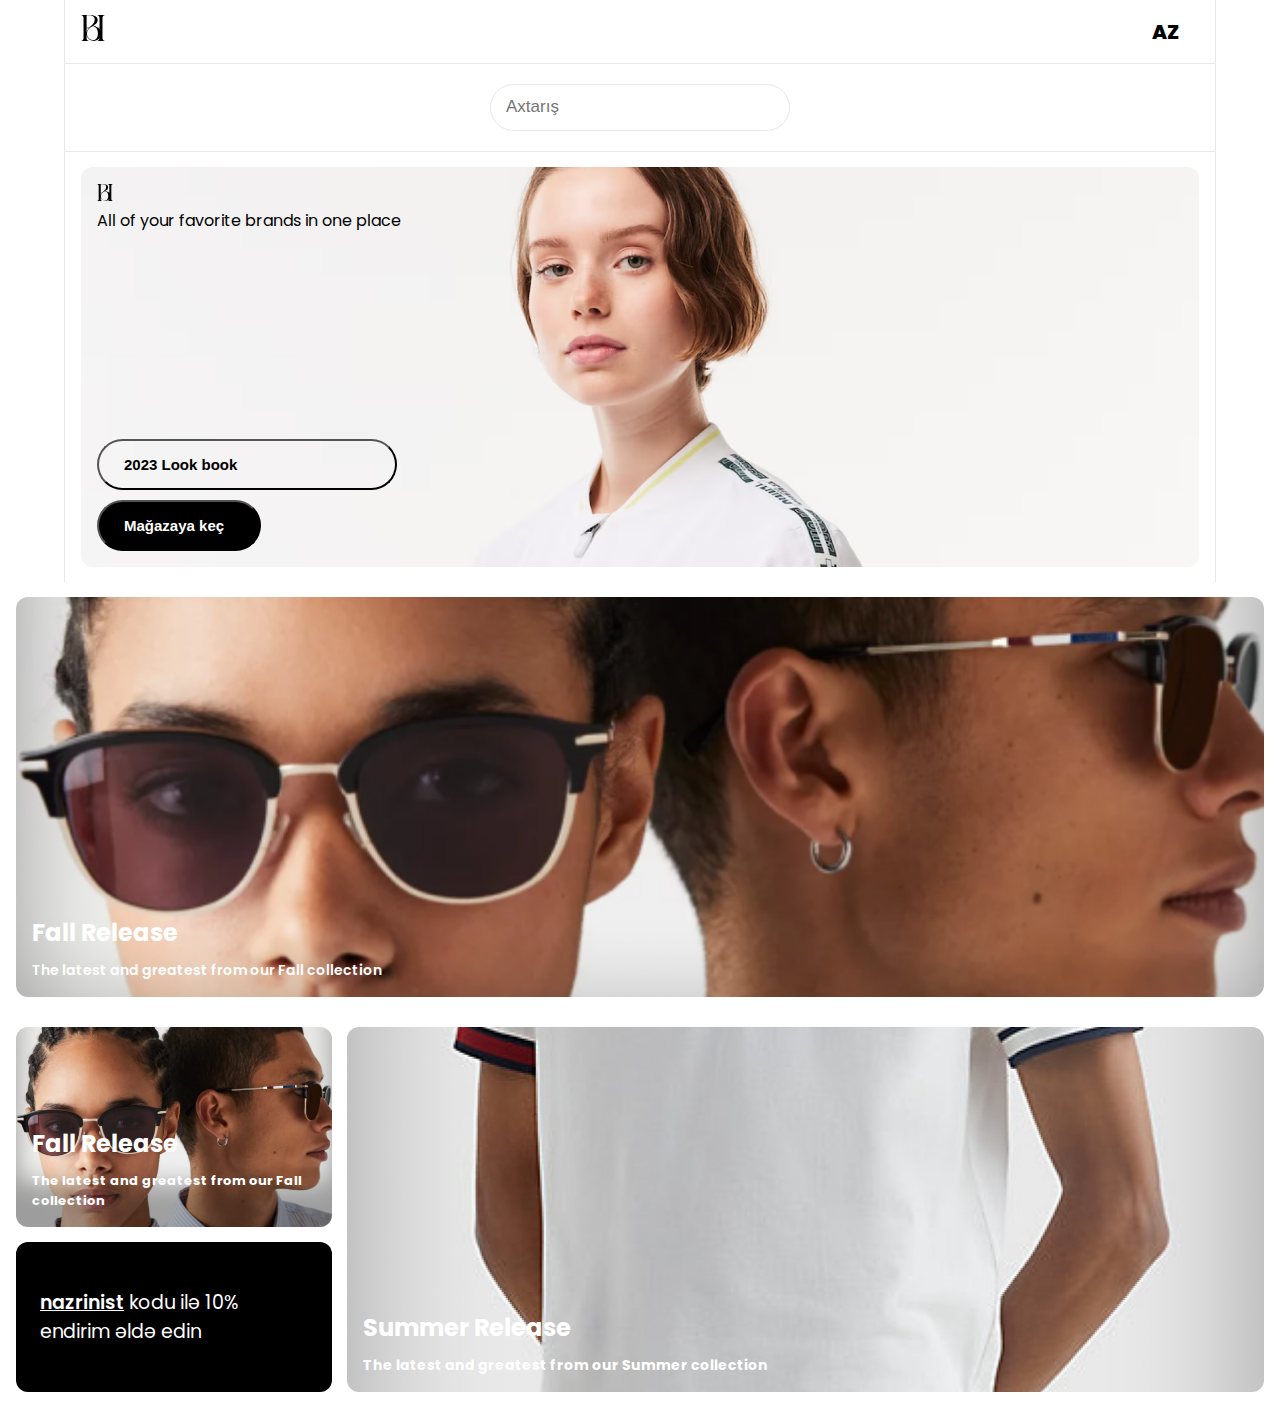
==== index.html @ 6ce8303e "BrandHunter project" ====
<!DOCTYPE html>
<html lang="en">

<head>
    <meta charset="UTF-8">
    <meta http-equiv="X-UA-Compatible" content="IE=edge">
    <meta name="viewport" content="width=device-width, initial-scale=1.0">
    <title>Document</title>
    <link rel="stylesheet" href="https://cdnjs.cloudflare.com/ajax/libs/font-awesome/6.5.1/css/all.min.css"
        integrity="sha512-DTOQO9RWCH3ppGqcWaEA1BIZOC6xxalwEsw9c2QQeAIftl+Vegovlnee1c9QX4TctnWMn13TZye+giMm8e2LwA=="
        crossorigin="anonymous" referrerpolicy="no-referrer" />
    <link rel="stylesheet" href="./style.css">
</head>

<body>
    <header>
        <div class="container">
            <div class="header">
                <div class="logo">
                    <img src="./assets/icons/logo.svg" alt="Logo">
                </div>
                <div class="logo-menu">
                    <p>AZ</p>
                    <i class="fa-solid fa-bars"></i>
                </div>
            </div>
        </div>
        <div class="container">
            <div class="navbar">
                <div class="navbar-icon">
                    <i class="fa-solid fa-list"></i>
                </div>
                <div class="navbar-search">
                    <input type="text" placeholder="Axtarış">
                    <i class="fa-solid fa-magnifying-glass"></i>
                </div>
                <div class="navbar-basket">
                    <i class="fa-solid fa-bag-shopping"></i>
                </div>
            </div>
        </div>
    </header>


    <div class="menu-bar hidden">
        <div class="bar-top">
            <ul>
                <Li>
                    <a href="#">Yeni gələnlər</a>
                </Li>
                <Li>
                    <a href="#">Mağaza</a>
                </Li>
                <Li>
                    <a href="#">Endirimlər</a>
                </Li>
                <Li>
                    <a href="#">Brendlər</a>
                </Li>
            </ul>
        </div>
        <div class="bar-bottom">
            <ul>
                <li>
                    <a href="#">Instagram</a>
                </li>
                <li>
                    <a href="#">Facebook</a>
                </li>
                <li>
                    <a href="#">Tiktok</a>
                </li>
            </ul>
        </div>
    </div>

    <main>
        <div class="container">
            <div class="img-bg">
                <div class="img-bg-top">
                    <img src="./assets/icons/logo.svg" alt="Logo">
                    <p>All of your favorite brands in one place</p>
                </div>
                <div class="img-bg-bottom">
                    <button>2023 Look book</button>
                    <button>
                        <p>Mağazaya keç</p>
                        <i class="fa-solid fa-arrow-right"></i>
                    </button>
                </div>
            </div>
        </div>
        <div class="img-box">
            <div class="img-box-top">
                <h3>Fall Release</h3>
                <p>The latest and greatest from our Fall collection</p>
            </div>
            <div class="img-box-bottom">
                <div class="box-left">
                    <div class="box-left-top">
                        <h3>Fall Release</h3>
                        <p>The latest and greatest from our Fall collection</p>
                    </div>
                    <div class="box-left-bottom">
                        <p><span><u>nazrinist</u></span> kodu ilə 10% endirim əldə edin</p>
                    </div>
                </div>
                <div class="box-right">
                    <h3>Summer Release</h3>
                    <p>The latest and greatest from our Summer collection</p>
                </div>
            </div>
        </div>
        <div class="img-info"></div>
        </div>
    </main>


    <script src="./app.js"></script>
</body>

</html>
---- style.css ----
@import url('https://fonts.googleapis.com/css2?family=Poppins:wght@100;200;300;400;500;600;700;800;900&display=swap');

* {
    margin: 0;
    padding: 0;
    box-sizing: border-box;
}

ul{
    list-style: none;
}

a{
    text-decoration: none;
    color: black;
}

html{
    font-family: 'Poppins', sans-serif;
}

img{
    max-width: 100%;
    height: auto;
}

.hidden{
    display: none;
}

/* body{
    min-height: 100vh;
} */

.container{
    display: flex;
    flex-direction: column;
    justify-content: center;
    min-width: 425px;
    width: 90%;
    margin: 0 auto;
    border-left: 1px solid #e5e7eb;
    border-right: 1px solid #e5e7eb;
}

.header{
    display: flex;
    justify-content: space-between;
    align-items: center;
    padding: 15px 16px;
    border-bottom: 1px solid #e5e7eb;
}

.logo img{
    width: 24px;
    cursor: pointer;
}

.logo-menu{
    display: flex;
    align-items: center;
    gap: 20px;
    font-size: 20px;
}

.logo-menu p{
    cursor: pointer;
    font-weight: 800;
}

.logo-menu i{
    cursor: pointer;
}

.menu-bar {
    padding: 16px;
    width: calc(100% - 62px);
}

.bar-top{
    border-bottom: 1px solid #e5e7eb;
}

.bar-top ul{
    margin-bottom: 15px;
    display: flex;
    flex-direction: column;
    gap: 5px;
}

.bar-top ul li a{
    font-size: 18px;
    line-height: 28px;
    font-weight: 600;
    cursor: pointer;
}

.bar-bottom ul{
    margin-top: 15px;
    display: flex;
    flex-direction: column;
    gap: 10px;
}

.bar-bottom ul li a{
    font-size: 14px;
    line-height: 20px;
    font-weight: 600;
    cursor: pointer;
}

.navbar{
    display: flex;
    justify-content: space-between;
    align-items: center;
    padding: 20px 16px;
    border-bottom: 1px solid #e5e7eb;
}

.navbar-icon i{
    font-size: 25px;
    cursor: pointer;
}

.navbar-search{
    position: relative;
}

.navbar-search input{
    padding: 15px;
    border-radius: 30px;
    width: 300px;
    border: 1px solid #e5e7eb;
}

.navbar-search input::placeholder{
    font-size: 17px;
}

.navbar-search i{
    position: absolute;
    top: 16px;
    right: 20px;
}

.navbar-basket i{
    font-size: 25px;
    cursor: pointer;
}

/* navbar end */

/* main start */

.img-bg{
    background-image: url("./assets/images/hero-image.png");
    min-height: 400px;
    border-radius: 12px;
    margin: 15px 16px;
    background-position: center;
    background-repeat: no-repeat;
    background-size: cover;
    padding: 16px;
    display: flex;
    flex-direction: column;
    justify-content: space-between;
}

.img-bg-top img{
    width: 16px;
}

.img-bg-bottom button:first-child{
    border-radius: 30px;
    padding: 15px 25px;
    width: 300px;
    text-align: start;
    font-weight: 800;
    font-size: 15px;
    background: inherit;
    margin-bottom: 10px;
    cursor: pointer;
    transition: all 0.4s;
}

.img-bg-bottom button:last-child{
    border-radius: 30px;
    padding: 15px 25px;
    background: black;
    color: white;
    display: flex;
    align-items: center;
    gap: 10px;
    font-size: 15px;
    font-weight: 800;
    cursor: pointer;
    transition: all 0.4s;
}

.img-bg-bottom button:first-child:hover{
    background: black;
    color: white;
    border: none;
}

.img-bg-bottom button:last-child:hover{
    background: #ffdcdc;
    color: black;
    border: none;
}

.img-box-top{
    background-image: url("./assets/images/fall-release.png");
    min-height: 400px;
    border-radius: 12px;
    margin: 15px 16px;
    background-position: center;
    background-repeat: no-repeat;
    background-size: cover;
    padding: 16px;
    display: flex;
    flex-direction: column;
    justify-content: end;
    color: white;
    gap: 10px;
    font-weight: 700;
}

.img-box-top h3{
    font-size: 24px;
}

.img-box-top p{
    font-size: 14px;
    font-weight: 600;
}

.img-box-bottom{
    display: flex;
    gap: 15px;
}

.box-left-top{
    background-image: url("./assets/images/fall-release.png");
    width: 100%;
    height: 200px;
    border-radius: 12px;
    margin: 15px 16px;
    background-position: center;
    background-repeat: no-repeat;
    background-size: cover;
    padding: 16px;
    display: flex;
    flex-direction: column;
    justify-content: end;
    color: white;
    font-weight: 700;
    gap: 10px;
}

.box-left-top h3{
    font-size: 24px
}

.box-left-top p{
    font-size: 13px
}

.box-left-bottom{
    background: black;
    color: white;
    width: 100%;
    height: 150px;
    border-radius: 12px;
    margin: 15px 16px;
    font-size: 19px;
    display: flex;
    justify-content: center;
    align-items: center;
    padding: 24px;
}

.box-left-bottom p span{
    font-weight: 600;
}

.box-right{
    background-image: url("./assets/images/mens-top.png");
    width: 100%;
    height: 365px;
    border-radius: 12px;
    margin: 15px 16px;
    background-position: center;
    background-repeat: no-repeat;
    background-size: cover;
    padding: 16px;
    display: flex;
    flex-direction: column;
    justify-content: end;
    color: white;
    font-weight: 700;
    gap: 10px;
}

.box-right h3{
    font-size: 24px
}

.box-right p{
    font-size: 14px
}
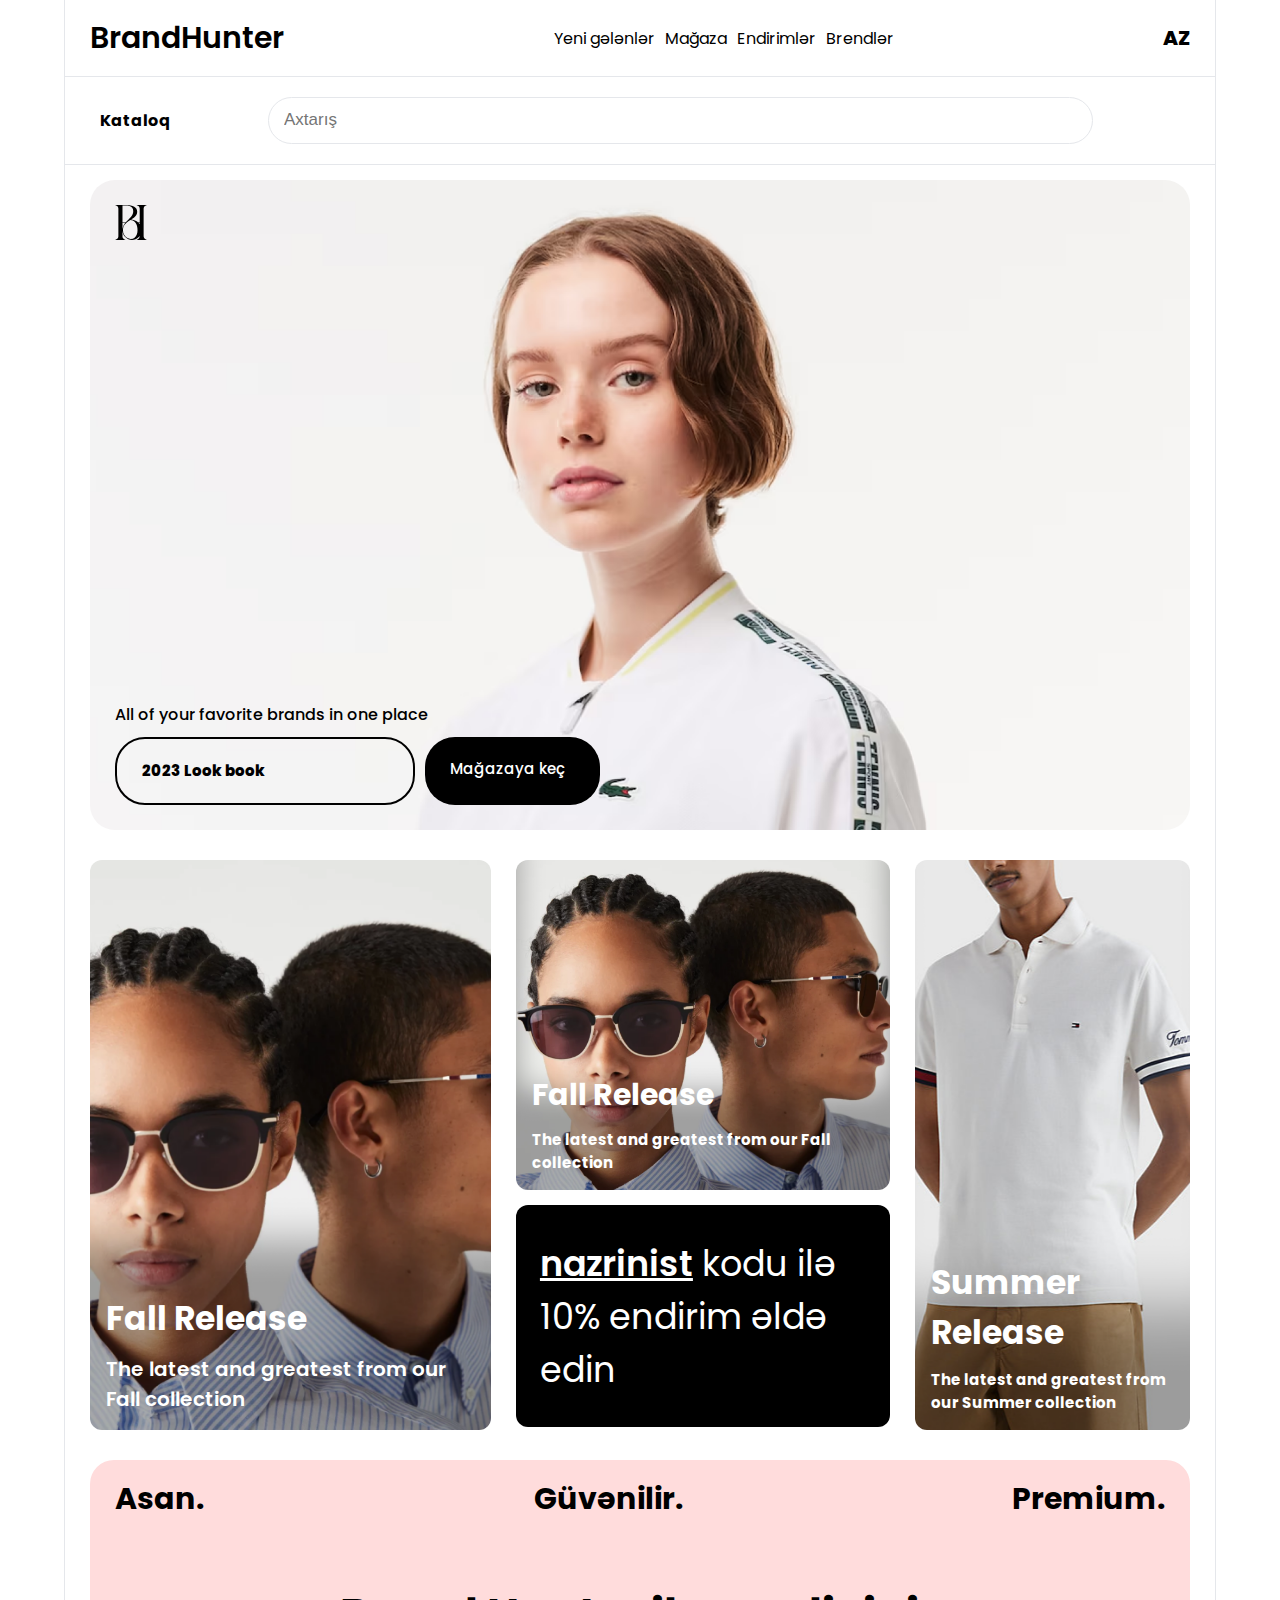
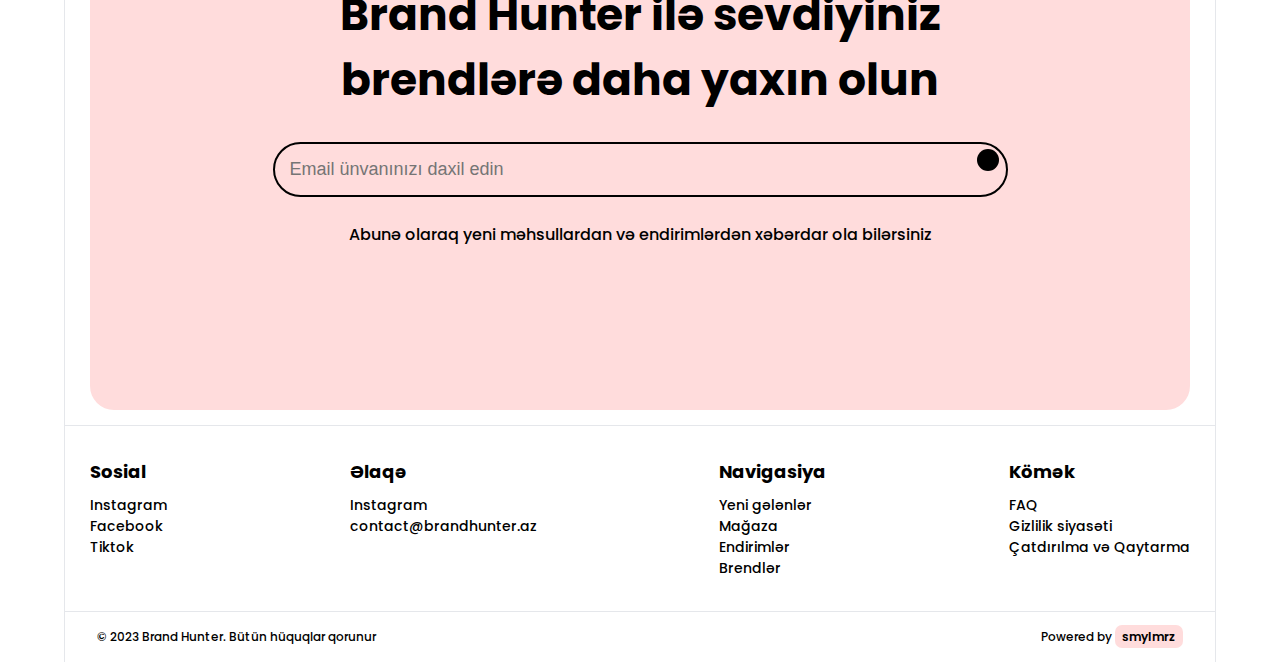
==== commit b39ee4cc: "BrandHunter project" ====
--- a/index.html
+++ b/index.html
@@ -17,7 +17,55 @@
         <div class="container">
             <div class="header">
                 <div class="logo">
+                    <a href="index.html" class="hidden">BrandHunter</a>
                     <img src="./assets/icons/logo.svg" alt="Logo">
+                </div>
+                <div class="menu-list">
+                    <ul class="hidden">
+                        <Li>
+                            <a href="../productPage/product.html">Yeni gələnlər</a>
+                        </Li>
+                        <Li>
+                            <a href="../productPage/product.html">Mağaza</a>
+                        </Li>
+                        <Li>
+                            <a href="#">Endirimlər</a>
+                        </Li>
+                        <Li>
+                            <a href="../brandPage/brand.html">Brendlər</a>
+                        </Li>
+                    </ul>
+                </div>
+                <div class="menu-bar hidden">
+                    <div class="bar-top">
+                        <ul>
+                            <Li>
+                                <a href="../productPage/product.html">Yeni gələnlər</a>
+                            </Li>
+                            <Li>
+                                <a href="../productPage/product.html">Mağaza</a>
+                            </Li>
+                            <Li>
+                                <a href="#">Endirimlər</a>
+                            </Li>
+                            <Li>
+                                <a href="../brandPage/brand.html">Brendlər</a>
+                            </Li>
+                        </ul>
+                    </div>
+                    <div class="bar-bottom">
+                        <ul>
+                            <li>
+                                <a href="https://www.instagram.com/brandhunter.az/">Instagram</a>
+                            </li>
+                            <li>
+                                <a href="https://www.facebook.com/brandhunter.az">Facebook</a>
+                            </li>
+                            <li>
+                                <a href="https://www.tiktok.com/404?fromUrl=/brandhunter.az">Tiktok</a>
+                            </li>
+                        </ul>
+                    </div>
                 </div>
                 <div class="logo-menu">
                     <p>AZ</p>
@@ -29,20 +77,81 @@
             <div class="navbar">
                 <div class="navbar-icon">
                     <i class="fa-solid fa-list"></i>
+                    <p class="hidden">Kataloq</p>
                 </div>
                 <div class="navbar-search">
                     <input type="text" placeholder="Axtarış">
                     <i class="fa-solid fa-magnifying-glass"></i>
                 </div>
                 <div class="navbar-basket">
-                    <i class="fa-solid fa-bag-shopping"></i>
+                    <a href="../cardPage/card.html">
+                        <i class="fa-solid fa-bag-shopping"></i>
+                    </a>
+                </div>
+            </div>
+            <div class="catalog-list hidden">
+                <div class="list-flex">
+                    <div class="list">
+                        <div class="list-info">
+                            <img src="./assets/images/shoes.png" alt="">
+                            <p>Ayaqqabı</p>
+                        </div>
+                        <i class="fa-solid fa-chevron-right"></i>
+                    </div>
+                    <li class="listType">İdman ayaqqabısı</li>
+                </div>
+                <div class="list-flex">
+                    <div class="list">
+                        <div class="list-info">
+                            <img src="./assets/images/bag.png" alt="">
+                            <p>Çanta</p>
+                        </div>
+                        <i class="fa-solid fa-chevron-right"></i>
+                    </div>
+                    <div class="listLi">
+                        <li class="listType">Cüzdan</li>
+                        <li class="listType">Crossbody çanta</li>
+                        <li class="listType">Əl çantası</li>
+                    </div>
+                </div>
+                <div class="list-flex">
+                    <div class="list">
+                        <div class="list-info">
+                            <img src="./assets/images/clothes.png" alt="">
+                            <p>Geyim</p>
+                        </div>
+                        <i class="fa-solid fa-chevron-right"></i>
+                    </div>
+                    <div class="listLi">
+                        <li class="listType">Gödəkcə</li>
+                        <li class="listType">T-shirt</li>
+                    </div>
+                </div>
+                <div class="list-flex">
+                    <div class="list">
+                        <div class="list-info">
+                            <img src="./assets/images/accessory.png" alt="">
+                            <p>Aksessuar</p>
+                        </div>
+                        <i class="fa-solid fa-chevron-right"></i>
+                    </div>
+                    <li class="listType">Saat</li>
+                </div>
+                <div class="list-flex">
+                    <div class="list">
+                        <div class="list-info">
+                            <img src="./assets/images/fragrance.png" alt="">
+                            <p>Parfümeriya</p>
+                        </div>
+                        <i class="fa-solid fa-chevron-right"></i>
+                    </div>
+                    <li class="listType">Ətir seti</li>
                 </div>
             </div>
         </div>
     </header>
 
-
-    <div class="menu-bar hidden">
+    <!-- <div class="menu-bar hidden">
         <div class="bar-top">
             <ul>
                 <Li>
@@ -72,49 +181,135 @@
                 </li>
             </ul>
         </div>
-    </div>
+    </div> -->
 
     <main>
         <div class="container">
-            <div class="img-bg">
-                <div class="img-bg-top">
-                    <img src="./assets/icons/logo.svg" alt="Logo">
-                    <p>All of your favorite brands in one place</p>
-                </div>
-                <div class="img-bg-bottom">
-                    <button>2023 Look book</button>
-                    <button>
-                        <p>Mağazaya keç</p>
-                        <i class="fa-solid fa-arrow-right"></i>
-                    </button>
-                </div>
-            </div>
-        </div>
-        <div class="img-box">
-            <div class="img-box-top">
-                <h3>Fall Release</h3>
-                <p>The latest and greatest from our Fall collection</p>
-            </div>
-            <div class="img-box-bottom">
-                <div class="box-left">
-                    <div class="box-left-top">
+            <div class="main">
+                <div class="img-bg">
+                    <div class="img-bg-top">
+                        <img src="./assets/icons/logo.svg" alt="Logo">
+                    </div>
+                    <div class="img-bg-bottom">
+                        <p>All of your favorite brands in one place</p>
+                        <div class="img-bg-btn">
+                            <!-- <button class="btn-2023">
+                                2023 Look book
+                            </button>
+                            <button class="gostore">
+                                <a href="./productPage/product.html" class="goStore">Mağazaya keç</a>
+                                <i class="fa-solid fa-arrow-right"></i>
+                            </button> -->
+                            <a href="./index.html">2023 Look book</a>
+                            <a href="./productPage/product.html">
+                                <p>Mağazaya keç</p>
+                                <i class="fa-solid fa-arrow-right"></i>
+                            </a>
+                        </div>
+                    </div>
+                </div>
+                <div class="img-box">
+                    <div class="img-box-top">
                         <h3>Fall Release</h3>
                         <p>The latest and greatest from our Fall collection</p>
                     </div>
-                    <div class="box-left-bottom">
-                        <p><span><u>nazrinist</u></span> kodu ilə 10% endirim əldə edin</p>
-                    </div>
-                </div>
-                <div class="box-right">
-                    <h3>Summer Release</h3>
-                    <p>The latest and greatest from our Summer collection</p>
-                </div>
-            </div>
-        </div>
-        <div class="img-info"></div>
+                    <div class="img-box-bottom">
+                        <div class="box-left">
+                            <div class="box-left-top">
+                                <h3>Fall Release</h3>
+                                <p>The latest and greatest from our Fall collection</p>
+                            </div>
+                            <div class="box-left-bottom">
+                                <p><span><u>nazrinist</u></span> kodu ilə 10% endirim əldə edin</p>
+                            </div>
+                        </div>
+                        <div class="box-right">
+                            <h3>Summer Release</h3>
+                            <p>The latest and greatest from our Summer collection</p>
+                        </div>
+                    </div>
+                </div>
+                <div class="img-info">
+                    <div class="img-info-top">
+                        <ul>
+                            <Li>Asan.</Li>
+                            <Li>Güvənilir.</Li>
+                            <Li>Premium.</Li>
+                        </ul>
+                    </div>
+                    <div class="img-info-bottom">
+                        <h4>Brand Hunter ilə sevdiyiniz brendlərə daha yaxın olun</h4>
+                        <div class="img-info-btn">
+                            <input type="text" placeholder="Email ünvanınızı daxil edin">
+                            <i class="fa-solid fa-arrow-right"></i>
+                        </div>
+                        <p>Abunə olaraq yeni məhsullardan və endirimlərdən xəbərdar ola bilərsiniz</p>
+                    </div>
+                </div>
+            </div>
         </div>
     </main>
 
+    <footer>
+        <div class="container">
+            <div class="footer">
+                <ul>
+                    <Li>
+                        <h4 class="sosial">Sosial</h4>
+                        <p>
+                            <a href="https://www.instagram.com/brandhunter.az/">Instagram</a>
+                        </p>
+                        <p>
+                            <a href="https://www.facebook.com/brandhunter.az">Facebook</a>
+                        </p>
+                        <p>
+                            <a href="https://www.tiktok.com/404?fromUrl=/brandhunter.az">Tiktok</a>
+                        </p>
+                    </Li>
+                    <Li>
+                        <h4>Əlaqə</h4>
+                        <p>
+                            <a href="#">Instagram</a>
+                        </p>
+                        <p>
+                            <a href="#">contact@brandhunter.az</a>
+                        </p>
+                    </Li>
+                    <Li>
+                        <h4>Navigasiya</h4>
+                        <p>
+                            <a href="#">Yeni gələnlər</a>
+                        </p>
+                        <p>
+                            <a href="#">Mağaza</a>
+                        </p>
+                        <p>
+                            <a href="#">Endirimlər</a>
+                        </p>
+                        <p>
+                            <a href="#">Brendlər</a>
+                        </p>
+                    </Li>
+                    <Li>
+                        <h4>Kömək</h4>
+                        <p>
+                            <a href="#">FAQ</a>
+                        </p>
+                        <p>
+                            <a href="#">Gizlilik siyasəti</a>
+                        </p>
+                        <p>
+                            <a href="#">Çatdırılma və Qaytarma</a>
+                        </p>
+                    </Li>
+                </ul>
+            </div>
+            <div class="footer-end">
+                <p> © 2023 Brand Hunter. Bütün hüquqlar qorunur</p>
+                <p> Powered by <a href=""> smylmrz </a></p>
+            </div>
+        </div>
+    </footer>
 
     <script src="./app.js"></script>
 </body>
--- a/style.css
+++ b/style.css
@@ -6,69 +6,65 @@
     box-sizing: border-box;
 }
 
-ul{
+ul,li{
     list-style: none;
 }
 
-a{
+a {
     text-decoration: none;
     color: black;
 }
 
-html{
+html {
     font-family: 'Poppins', sans-serif;
 }
 
-img{
+img {
     max-width: 100%;
     height: auto;
-}
-
-.hidden{
-    display: none;
 }
 
 /* body{
     min-height: 100vh;
 } */
 
-.container{
+.container {
     display: flex;
     flex-direction: column;
     justify-content: center;
     min-width: 425px;
-    width: 90%;
+    width: 100%;
     margin: 0 auto;
     border-left: 1px solid #e5e7eb;
     border-right: 1px solid #e5e7eb;
 }
 
-.header{
+.header {
     display: flex;
     justify-content: space-between;
     align-items: center;
-    padding: 15px 16px;
+    padding: 15px 25px;
     border-bottom: 1px solid #e5e7eb;
 }
 
-.logo img{
+.logo img {
     width: 24px;
     cursor: pointer;
 }
 
-.logo-menu{
+.logo-menu {
     display: flex;
     align-items: center;
     gap: 20px;
     font-size: 20px;
 }
 
-.logo-menu p{
+.logo-menu p {
     cursor: pointer;
     font-weight: 800;
 }
 
-.logo-menu i{
+.logo-menu i {
     cursor: pointer;
 }
 
@@ -77,86 +73,144 @@
     width: calc(100% - 62px);
 }
 
-.bar-top{
+.bar-top {
     border-bottom: 1px solid #e5e7eb;
 }
 
-.bar-top ul{
+.bar-top ul {
     margin-bottom: 15px;
     display: flex;
     flex-direction: column;
     gap: 5px;
 }
 
-.bar-top ul li a{
+.bar-top ul li a {
     font-size: 18px;
     line-height: 28px;
     font-weight: 600;
     cursor: pointer;
 }
 
-.bar-bottom ul{
+.bar-bottom ul {
     margin-top: 15px;
     display: flex;
     flex-direction: column;
     gap: 10px;
 }
 
-.bar-bottom ul li a{
+.bar-bottom ul li a {
     font-size: 14px;
     line-height: 20px;
     font-weight: 600;
     cursor: pointer;
 }
 
-.navbar{
+.navbar {
     display: flex;
     justify-content: space-between;
     align-items: center;
-    padding: 20px 16px;
+    padding: 20px 25px;
     border-bottom: 1px solid #e5e7eb;
 }
 
-.navbar-icon i{
+.navbar-icon i {
     font-size: 25px;
     cursor: pointer;
 }
 
-.navbar-search{
+.navbar-search {
     position: relative;
-}
-
-.navbar-search input{
+    width: 75%;
+}
+
+.navbar-search input {
     padding: 15px;
     border-radius: 30px;
-    width: 300px;
+    width: 100%;
     border: 1px solid #e5e7eb;
 }
 
-.navbar-search input::placeholder{
+.navbar-search input::placeholder {
     font-size: 17px;
 }
 
-.navbar-search i{
+.navbar-search i {
     position: absolute;
     top: 16px;
     right: 20px;
 }
 
-.navbar-basket i{
+.navbar-basket i {
     font-size: 25px;
     cursor: pointer;
 }
 
+.catalog-list{
+    background: white;
+    display: flex;
+    flex-direction: column;
+    width: fit-content;
+    border-radius: 15px;
+    background: green;
+    overflow: hidden;
+    /* display: none; */
+}
+
+.list{
+    width: 65%;
+}
+
+.list-flex{
+    display: flex;
+    align-items: center;
+}
+
+.catalog-list .list{
+    display: flex;
+    align-items: center;
+    justify-content: space-between;
+    gap: 10px;
+    cursor: pointer;
+    overflow: hidden;
+    padding: 15px 20px;
+}
+
+.list-info{
+    display: flex;
+    gap: 10px;
+}
+
+.list-info img{
+    width: 64px;
+}
+
+.list-info p{
+    margin-right: 15px;
+}
+
+.list i{
+    font-size: 13px;
+    /* color: #80808078; */
+}
+
+.catalog-list .list:hover{
+    background-color: rgb(189, 187, 187);
+}
+
+
 /* navbar end */
 
 /* main start */
 
-.img-bg{
+.main {
+    border-bottom: 1px solid #e5e7eb;
+}
+
+.img-bg {
     background-image: url("./assets/images/hero-image.png");
     min-height: 400px;
     border-radius: 12px;
-    margin: 15px 16px;
+    margin: 15px 25px;
     background-position: center;
     background-repeat: no-repeat;
     background-size: cover;
@@ -166,54 +220,70 @@
     justify-content: space-between;
 }
 
-.img-bg-top img{
+.img-bg-top img {
     width: 16px;
 }
 
-.img-bg-bottom button:first-child{
+.img-bg-bottom p {
+    margin-bottom: 10px;
+    font-weight: 500;
+}
+
+.img-bg-btn a:first-child {
     border-radius: 30px;
-    padding: 15px 25px;
+    padding: 20px 25px;
     width: 300px;
     text-align: start;
     font-weight: 800;
     font-size: 15px;
     background: inherit;
-    margin-bottom: 10px;
     cursor: pointer;
     transition: all 0.4s;
-}
-
-.img-bg-bottom button:last-child{
+    border: 2px solid black;
+}
+
+.img-bg-btn a:last-child {
     border-radius: 30px;
-    padding: 15px 25px;
+    padding: 20px 25px 15px;
     background: black;
     color: white;
     display: flex;
     align-items: center;
     gap: 10px;
     font-size: 15px;
-    font-weight: 800;
+    font-weight: 700;
     cursor: pointer;
     transition: all 0.4s;
-}
-
-.img-bg-bottom button:first-child:hover{
+    width: fit-content;
+}
+
+.img-bg-btn {
+    display: flex;
+    flex-direction: column;
+    gap: 10px;
+}
+
+.img-bg-btn .goStore{
+    color: white;
+}
+
+.img-bg-btn a:first-child:hover{
     background: black;
     color: white;
     border: none;
 }
 
-.img-bg-bottom button:last-child:hover{
+.img-bg-btn a:hover {
     background: #ffdcdc;
     color: black;
     border: none;
 }
 
-.img-box-top{
+.img-box-top {
     background-image: url("./assets/images/fall-release.png");
     min-height: 400px;
     border-radius: 12px;
-    margin: 15px 16px;
+    margin: 15px 25px;
     background-position: center;
     background-repeat: no-repeat;
     background-size: cover;
@@ -226,26 +296,26 @@
     font-weight: 700;
 }
 
-.img-box-top h3{
+.img-box-top h3 {
     font-size: 24px;
 }
 
-.img-box-top p{
+.img-box-top p {
     font-size: 14px;
     font-weight: 600;
 }
 
-.img-box-bottom{
+.img-box-bottom {
     display: flex;
     gap: 15px;
 }
 
-.box-left-top{
+.box-left-top {
     background-image: url("./assets/images/fall-release.png");
     width: 100%;
     height: 200px;
     border-radius: 12px;
-    margin: 15px 16px;
+    margin: 15px 25px;
     background-position: center;
     background-repeat: no-repeat;
     background-size: cover;
@@ -258,21 +328,21 @@
     gap: 10px;
 }
 
-.box-left-top h3{
+.box-left-top h3 {
     font-size: 24px
 }
 
-.box-left-top p{
+.box-left-top p {
     font-size: 13px
 }
 
-.box-left-bottom{
+.box-left-bottom {
     background: black;
     color: white;
     width: 100%;
     height: 150px;
     border-radius: 12px;
-    margin: 15px 16px;
+    margin: 15px 25px;
     font-size: 19px;
     display: flex;
     justify-content: center;
@@ -280,16 +350,16 @@
     padding: 24px;
 }
 
-.box-left-bottom p span{
+.box-left-bottom p span {
     font-weight: 600;
 }
 
-.box-right{
+.box-right {
     background-image: url("./assets/images/mens-top.png");
     width: 100%;
     height: 365px;
     border-radius: 12px;
-    margin: 15px 16px;
+    margin: 15px 25px;
     background-position: center;
     background-repeat: no-repeat;
     background-size: cover;
@@ -302,10 +372,314 @@
     gap: 10px;
 }
 
-.box-right h3{
+.box-right h3 {
     font-size: 24px
 }
 
-.box-right p{
+.box-right p {
     font-size: 14px
+}
+
+.img-info {
+    background: #ffdcdc;
+    height: 365px;
+    border-radius: 24px;
+    margin: 15px 25px;
+    padding: 16px;
+}
+
+.img-info-top ul {
+    display: flex;
+    justify-content: space-between;
+    font-weight: 700;
+    font-size: 18px;
+}
+
+.img-info-bottom {
+    text-align: center;
+    margin-top: 50px;
+}
+
+.img-info-bottom h4 {
+    font-size: 24px;
+}
+
+.img-info-btn {
+    position: relative;
+    margin: 30px 0 25px;
+}
+
+.img-info-btn input {
+    padding: 15px;
+    border-radius: 30px;
+    width: 100%;
+    font-size: 18px;
+    background: inherit;
+    border: 2px solid black;
+}
+
+.img-info-btn i {
+    color: white;
+    background: black;
+    padding: 11px;
+    border-radius: 50%;
+    position: absolute;
+    top: 7px;
+    right: 9px;
+    cursor: pointer;
+}
+
+.img-info-bottom p {
+    font-size: 14px;
+    font-weight: 500;
+}
+
+/* main end */
+
+/* footer start */
+
+.footer {
+    border-bottom: 1px solid #e5e7eb;
+    text-align: center;
+    padding: 32px 25px;
+}
+
+.footer ul li h4 {
+    font-size: 18px;
+    font-weight: 700;
+    margin-bottom: 10px;
+    /* margin-top: 30px; */
+}
+
+.footer ul li h4:not(.sosial) {
+    margin-top: 30px;
+}
+
+.footer ul li p {
+    font-size: 14px;
+    font-weight: 500;
+}
+
+.footer ul li p a {
+    cursor: pointer;
+}
+
+.footer-end {
+    text-align: center;
+    padding: 8px 0;
+    font-size: 12px;
+    font-weight: 500;
+    display: flex;
+    flex-direction: column;
+    gap: 8px;
+}
+
+.footer-end p a {
+    background: #ffdcdc;
+    font-weight: 600;
+    padding: 3px 7px;
+    border-radius: 7px;
+    cursor: pointer;
+}
+
+.hidden {
+    display: none;
+}
+
+@media only screen and (min-width: 768px) {
+    .navbar-icon {
+        display: flex;
+        gap: 10px;
+    }
+
+    .navbar-icon p {
+        display: block;
+        font-weight: 700;
+    }
+
+    .img-bg-top img {
+        width: 32px;
+    }
+
+    .img-box {
+        display: flex;
+        height: 520px;
+    }
+
+    .box-left-top {
+        width: 200px;
+        height: 35%;
+        margin: 15px 0;
+    }
+
+    .box-left-bottom {
+        width: 200px;
+        height: 57%;
+        margin: 15px 0;
+    }
+
+    .box-left-bottom p {
+        font-size: 30px;
+    }
+
+    .box-right {
+        width: auto;
+        height: auto;
+    }
+
+    .img-box-bottom {
+        gap: 0;
+    }
+
+    .img-info {
+        padding: 16px 25px;
+        height: 550px;
+    }
+
+    .img-info-top ul li {
+        font-size: 30px;
+    }
+
+    .img-info-bottom {
+        width: 70%;
+        margin: 0 auto;
+        margin-top: 60px;
+    }
+
+    .img-info-bottom h4 {
+        font-size: 44px;
+    }
+
+    .img-info-bottom p {
+        padding: 0 35px;
+        font-size: 16px;
+    }
+
+    .footer {
+        text-align: start;
+    }
+
+    .footer ul {
+        display: flex;
+        justify-content: space-between;
+    }
+
+    .footer ul li h4:not(.sosial) {
+        margin-top: 0;
+    }
+
+    .footer-end {
+        padding: 16px 32px;
+        flex-direction: row;
+        justify-content: space-between;
+    }
+}
+
+
+
+@media (min-width: 768px) and (max-width: 1024px) {
+    .container {
+        width: 90%;
+    }
+
+    .logo-menu i {
+        display: none;
+    }
+
+    .img-bg-btn {
+        flex-direction: row;
+    }
+
+    .menu-list ul{
+        display: block;
+        display: flex;
+        gap: 10px;
+    }
+}
+
+@media (min-width: 1025px) {
+    .container {
+        width: 90%;
+    }
+
+    .logo-menu i {
+        display: none;
+    }
+
+    .logo a {
+        font-size: 30px;
+        font-weight: 600;
+        display: block;
+        cursor: pointer;
+    }
+
+    .logo img {
+        display: none;
+    }
+
+    .img-bg {
+        min-height: 650px;
+        border-radius: 25px;
+        padding: 25px;
+    }
+
+    .img-bg-btn {
+        flex-direction: row;
+    }
+
+    .img-box {
+        height: 600px;
+    }
+
+    .img-box-top {
+        width: 45%;
+    }
+
+    .box-left-top {
+        width: 100%;
+        height: 55%;
+    }
+
+    .box-left-bottom {
+        width: 342px;
+        height: 37%;
+    }
+
+    .img-box-top h3 {
+        font-size: 33px;
+    }
+
+    .img-box-top p {
+        font-size: 20px;
+    }
+
+    .box-left-top p {
+        font-size: 15px;
+    }
+
+    .box-left-top h3 {
+        font-size: 30px;
+    }
+
+    .box-left-bottom {
+        width: 374px;
+    }
+
+    .box-left-bottom p {
+        font-size: 35px;
+    }
+
+    .box-right p {
+        font-size: 15px;
+    }
+
+    .box-right h3 {
+        font-size: 33px;
+    }
+
+    .menu-list ul{
+        display: block;
+        display: flex;
+        gap: 10px;
+    }
 }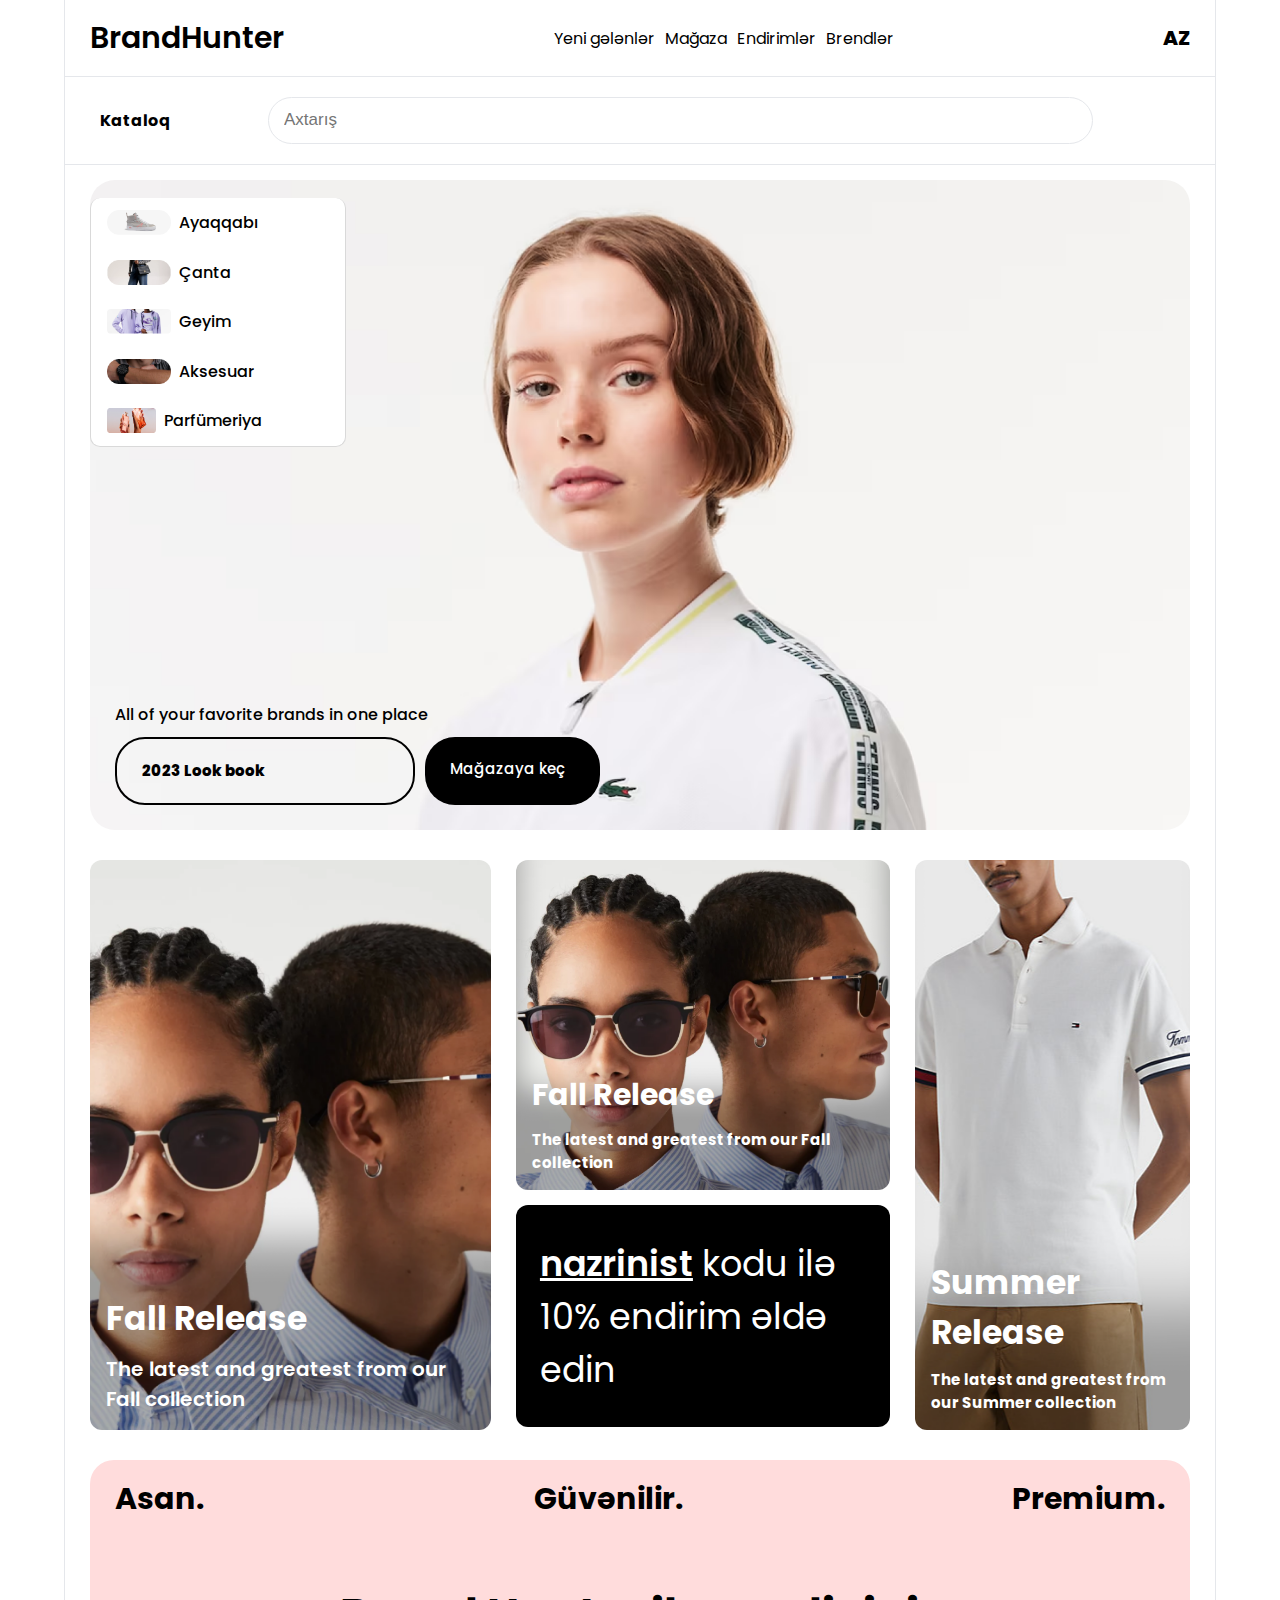
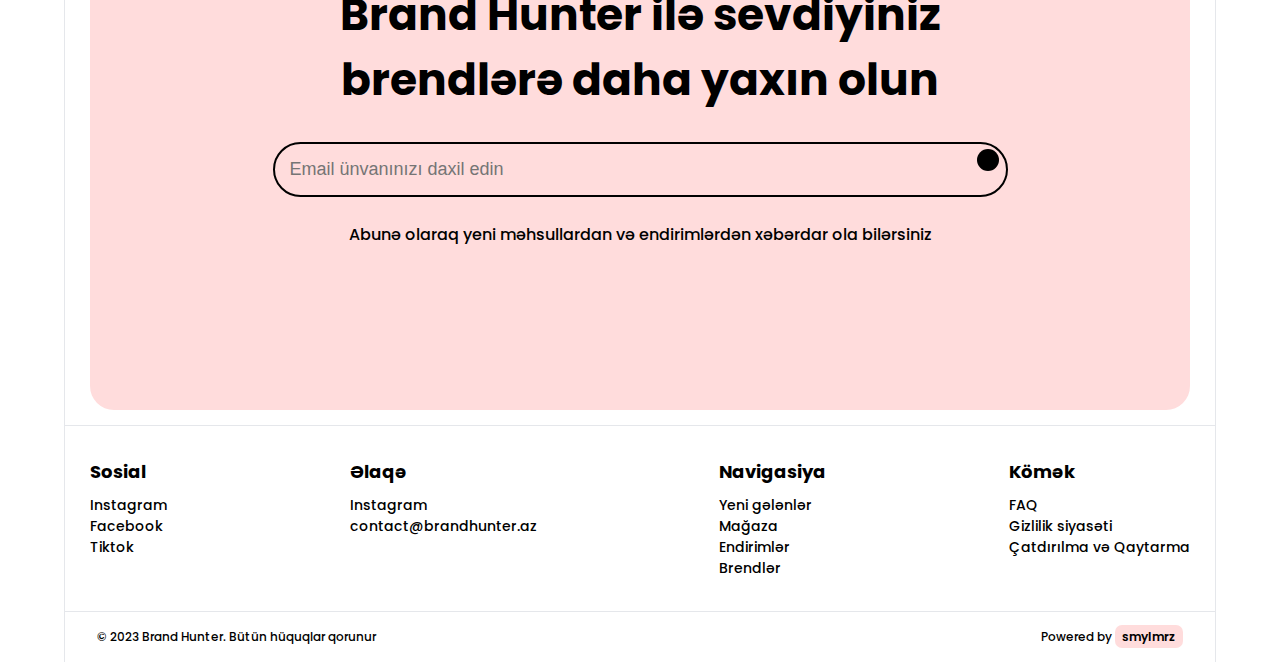
==== commit fc0aa031: "BrandHunter Project" ====
--- a/index.html
+++ b/index.html
@@ -89,99 +89,156 @@
                     </a>
                 </div>
             </div>
-            <div class="catalog-list hidden">
-                <div class="list-flex">
-                    <div class="list">
-                        <div class="list-info">
+        </div>
+
+        <!-- <div class="container">
+            <div class="catalog-dropdown">
+                <div class="ayaqqabi catalogtype">
+                    <div class="catalogtype-left">
+                        <div class="dropimg-box">
                             <img src="./assets/images/shoes.png" alt="">
-                            <p>Ayaqqabı</p>
-                        </div>
-                        <i class="fa-solid fa-chevron-right"></i>
-                    </div>
-                    <li class="listType">İdman ayaqqabısı</li>
-                </div>
-                <div class="list-flex">
-                    <div class="list">
-                        <div class="list-info">
+                        </div>
+                        <span>Ayaqqabı</span>
+                    </div>
+                    <i class="fa-solid fa-chevron-right"></i>
+                    <ul class="ayaqqabi-drop catalogtype-drop">
+                        <li><a href="">İdman ayaqqabısı</a></li>
+                    </ul>
+                </div>
+                <div class="canta catalogtype">
+                    <div class="catalogtype-left">
+                        <div class="dropimg-box">
                             <img src="./assets/images/bag.png" alt="">
-                            <p>Çanta</p>
-                        </div>
-                        <i class="fa-solid fa-chevron-right"></i>
-                    </div>
-                    <div class="listLi">
-                        <li class="listType">Cüzdan</li>
-                        <li class="listType">Crossbody çanta</li>
-                        <li class="listType">Əl çantası</li>
-                    </div>
-                </div>
-                <div class="list-flex">
-                    <div class="list">
-                        <div class="list-info">
+                        </div>
+                        <span>Çanta</span>
+                    </div>
+                    <i class="fa-solid fa-chevron-right"></i>
+                    <ul class="canta-drop catalogtype-drop">
+                        <li><a href="">Cüzdan</a></li>
+                        <li><a href="">Crossbody çanta</a></li>
+                        <li><a href="">Əl çanta</a></li>
+                    </ul>
+                </div>
+                <div class="geyim catalogtype">
+                    <div class="catalogtype-left">
+                        <div class="dropimg-box">
                             <img src="./assets/images/clothes.png" alt="">
-                            <p>Geyim</p>
-                        </div>
-                        <i class="fa-solid fa-chevron-right"></i>
-                    </div>
-                    <div class="listLi">
-                        <li class="listType">Gödəkcə</li>
-                        <li class="listType">T-shirt</li>
-                    </div>
-                </div>
-                <div class="list-flex">
-                    <div class="list">
-                        <div class="list-info">
+                        </div>
+                        <span>Geyim</span>
+                    </div>
+                    <i class="fa-solid fa-chevron-right"></i>
+                    <ul class="geyim-drop catalogtype-drop">
+                        <li><a href="">T-shirt</a></li>
+                        <li><a href="">Gödəkcə</a></li>
+                    </ul>
+                </div>
+                <div class="aksesuar catalogtype">
+                    <div class="catalogtype-left">
+                        <div class="dropimg-box">
                             <img src="./assets/images/accessory.png" alt="">
-                            <p>Aksessuar</p>
-                        </div>
-                        <i class="fa-solid fa-chevron-right"></i>
-                    </div>
-                    <li class="listType">Saat</li>
-                </div>
-                <div class="list-flex">
-                    <div class="list">
-                        <div class="list-info">
+                        </div>
+                        <span>Aksesuar</span>
+                    </div>
+                    <i class="fa-solid fa-chevron-right"></i>
+                    <ul class="aksesuar-drop catalogtype-drop">
+                        <li><a href="">Saat</a></li>
+                    </ul>
+                </div>
+                <div class="parfumeriya catalogtype">
+                    <div class="catalogtype-left">
+                        <div class="dropimg-box">
                             <img src="./assets/images/fragrance.png" alt="">
-                            <p>Parfümeriya</p>
-                        </div>
-                        <i class="fa-solid fa-chevron-right"></i>
-                    </div>
-                    <li class="listType">Ətir seti</li>
-                </div>
-            </div>
-        </div>
+                        </div>
+                        <span>Parfümeriya</span>
+                    </div>
+                    <i class="fa-solid fa-chevron-right"></i>
+                    <ul class="parfumeriya-drop catalogtype-drop">
+                        <li><a href="">Ətir seti</a></li>
+                    </ul>
+                </div>
+            </div>
+        </div> -->
+
+        <div class="catalog-dropdown ">
+            <div class="catalogHeader">
+                <h3>Catalog</h3>
+            </div>
+            <div class="ayaqqabi catalogtype">
+                <div class="catalogTypeTop">
+                    <div class="catalogtype-left">
+                        <div class="dropimg-box">
+                            <img src="./assets/images/shoes.png" alt="">
+                        </div>
+                        <span>Ayaqqabı</span>
+                    </div>
+                    <i class="fa-solid fa-chevron-right"></i>
+                </div>
+                <ul class="ayaqqabi-drop catalogtype-drop">
+                    <li><a href="">İdman ayaqqabısı</a></li>
+                </ul>
+            </div>
+            <div class="canta catalogtype">
+                <div class="catalogTypeTop">
+                    <div class="catalogtype-left">
+                        <div class="dropimg-box">
+                            <img src="./assets/images/bag.png" alt="">
+                        </div>
+                        <span>Çanta</span>
+                    </div>
+                    <i class="fa-solid fa-chevron-right"></i>
+                </div>
+                <ul class="canta-drop catalogtype-drop">
+                    <li><a href="">Cüzdan</a></li>
+                    <li><a href="">Crossbody çanta</a></li>
+                    <li><a href="">Əl çanta</a></li>
+                </ul>
+            </div>
+            <div class="geyim catalogtype">
+                <div class="catalogTypeTop">
+                    <div class="catalogtype-left">
+                        <div class="dropimg-box">
+                            <img src="./assets/images/clothes.png" alt="">
+                        </div>
+                        <span>Geyim</span>
+                    </div>
+                    <i class="fa-solid fa-chevron-right"></i>
+                </div>
+                <ul class="geyim-drop catalogtype-drop">
+                    <li><a href="">T-shirt</a></li>
+                    <li><a href="">Gödəkcə</a></li>
+                </ul>
+            </div>
+            <div class="aksesuar catalogtype">
+                <div class="catalogTypeTop">
+                    <div class="catalogtype-left">
+                        <div class="dropimg-box">
+                            <img src="./assets/images/accessory.png" alt="">
+                        </div>
+                        <span>Aksesuar</span>
+                    </div>
+                    <i class="fa-solid fa-chevron-right"></i>
+                </div>
+                <ul class="aksesuar-drop catalogtype-drop">
+                    <li><a href="">Saat</a></li>
+                </ul>
+            </div>
+            <div class="parfumeriya catalogtype">
+                <div class="catalogTypeTop">
+                    <div class="catalogtype-left">
+                        <div class="dropimg-box">
+                            <img src="./assets/images/fragrance.png" alt="">
+                        </div>
+                        <span>Parfümeriya</span>
+                    </div>
+                    <i class="fa-solid fa-chevron-right"></i>
+                </div>
+                <ul class="parfumeriya-drop catalogtype-drop">
+                    <li><a href="">Ətir seti</a></li>
+                </ul>
+            </div>
+        </div>
+
     </header>
-
-    <!-- <div class="menu-bar hidden">
-        <div class="bar-top">
-            <ul>
-                <Li>
-                    <a href="#">Yeni gələnlər</a>
-                </Li>
-                <Li>
-                    <a href="#">Mağaza</a>
-                </Li>
-                <Li>
-                    <a href="#">Endirimlər</a>
-                </Li>
-                <Li>
-                    <a href="#">Brendlər</a>
-                </Li>
-            </ul>
-        </div>
-        <div class="bar-bottom">
-            <ul>
-                <li>
-                    <a href="#">Instagram</a>
-                </li>
-                <li>
-                    <a href="#">Facebook</a>
-                </li>
-                <li>
-                    <a href="#">Tiktok</a>
-                </li>
-            </ul>
-        </div>
-    </div> -->
 
     <main>
         <div class="container">
--- a/style.css
+++ b/style.css
@@ -6,7 +6,8 @@
     box-sizing: border-box;
 }
 
-ul,li{
+ul,
+li {
     list-style: none;
 }
 
@@ -145,56 +146,140 @@
     cursor: pointer;
 }
 
-.catalog-list{
-    background: white;
-    display: flex;
-    flex-direction: column;
-    width: fit-content;
-    border-radius: 15px;
-    background: green;
-    overflow: hidden;
-    /* display: none; */
-}
-
-.list{
-    width: 65%;
-}
-
-.list-flex{
-    display: flex;
+.catalog-dropdown {
+    height: 100vh;
+    border-left: 1px solid #D9D9D9;
+    border-right: 1px solid #D9D9D9;
+    border-bottom: 1px solid #D9D9D9;
+    width: 256px;
+    position: absolute;
+    top: 0;
+    left: 0;
+    z-index: 1;
+    background-color: #FFF;
+    border-radius: 10px;
+    cursor: pointer;
+    width: 85%;
+}
+
+/* .catalog-dropdown {
+    border-left: 1px solid #D9D9D9;
+    border-right: 1px solid #D9D9D9;
+    border-bottom: 1px solid #D9D9D9;
+    width: 256px;
+    position: absolute;
+    top: 22%;
+    left: 6%;
+    z-index: 1;
+    background-color: #FFF;
+    border-radius: 10px;
+    cursor: pointer;
+} */
+
+.catalogHeader {
+    padding: 12px 16px;
+    border-bottom: 1px solid #D9D9D9;
+}
+
+.catalog-dropdown .catalogtype {
+    /* display: flex; */
+    /* padding: 12px 16px; */
+    justify-content: space-between;
+    transition: 100ms;
     align-items: center;
 }
 
-.catalog-list .list{
-    display: flex;
+.catalog-dropdown .catalogTypeTop:hover {
+    background-color: #D9D9D9;
+}
+
+.catalog-dropdown .catalogtype:hover i {
+    color: black;
+}
+
+.catalog-dropdown .catalogtype:hover .catalog-dropdown {
+    border: 0px;
+}
+
+.catalog-dropdown .catalogtype i {
+    width: 20px;
+    height: 20px;
+    color: #D9D9D9;
+    margin-top: 2.5%;
+    transition: 150ms ease-in;
+}
+
+.catalogTypeTop {
+    display: flex;
+    justify-content: space-between;
     align-items: center;
-    justify-content: space-between;
-    gap: 10px;
-    cursor: pointer;
-    overflow: hidden;
-    padding: 15px 20px;
-}
-
-.list-info{
-    display: flex;
-    gap: 10px;
-}
-
-.list-info img{
+    padding: 12px 16px;
+}
+
+.catalog-dropdown .catalogtype .catalogtype-left {
+    width: 70%;
+    display: flex;
+}
+
+.catalog-dropdown .catalogtype .catalogtype-left span {
+    margin-left: 8px;
+    font-weight: 500;
+}
+
+.catalog-dropdown .catalogtype .catalogtype-left .dropimg-box {
     width: 64px;
-}
-
-.list-info p{
-    margin-right: 15px;
-}
-
-.list i{
-    font-size: 13px;
-    /* color: #80808078; */
-}
-
-.catalog-list .list:hover{
-    background-color: rgb(189, 187, 187);
+    height: 25px;
+}
+
+.catalog-dropdown .catalogtype .catalogtype-left .dropimg-box img {
+    width: 64px;
+    height: 100%;
+}
+
+.catalog-dropdown .catalogtype .catalogtype-drop {
+    list-style-type: none;
+    background-color: #FFF;
+    display: none;
+}
+
+.catalog-dropdown .catalogtype .catalogtype-drop li {
+    font-weight: 500;
+    height: 47px;
+    display: flex;
+    align-items: center;
+    padding-left: 10%;
+}
+
+.catalog-dropdown .catalogtype .catalogtype-drop li:hover {
+    /* background-color: #D9D9D9; */
+}
+
+.catalog-dropdown .catalogtype .canta-drop {
+    /* margin-top: 95px; */
+}
+
+.catalog-dropdown .catalogtype .geyim-drop {
+    /* margin-top: 48px; */
+}
+
+.catalog-dropdown .ayaqqabi:hover .ayaqqabi-drop {
+    display: block;
+}
+
+.catalog-dropdown .canta:hover .canta-drop {
+    display: block;
+}
+
+.catalog-dropdown .geyim:hover .geyim-drop {
+    display: block;
+}
+
+.catalog-dropdown .aksesuar:hover .aksesuar-drop {
+    display: block;
+}
+
+.catalog-dropdown .parfumeriya:hover .parfumeriya-drop {
+    display: block;
 }
 
 
@@ -203,6 +288,7 @@
 /* main start */
 
 .main {
+    position: relative;
     border-bottom: 1px solid #e5e7eb;
 }
 
@@ -263,11 +349,11 @@
     gap: 10px;
 }
 
-.img-bg-btn .goStore{
+.img-bg-btn .goStore {
     color: white;
 }
 
-.img-bg-btn a:first-child:hover{
+.img-bg-btn a:first-child:hover {
     background: black;
     color: white;
     border: none;
@@ -575,8 +661,6 @@
     }
 }
 
-
-
 @media (min-width: 768px) and (max-width: 1024px) {
     .container {
         width: 90%;
@@ -590,7 +674,7 @@
         flex-direction: row;
     }
 
-    .menu-list ul{
+    .menu-list ul {
         display: block;
         display: flex;
         gap: 10px;
@@ -677,9 +761,107 @@
         font-size: 33px;
     }
 
-    .menu-list ul{
+    .menu-list ul {
         display: block;
         display: flex;
         gap: 10px;
     }
+
+    .catalog-dropdown {
+        height: auto;
+        width: 256px;
+        border-left: 1px solid #D9D9D9;
+        border-right: 1px solid #D9D9D9;
+        border-bottom: 1px solid #D9D9D9;
+        width: 256px;
+        position: absolute;
+        top: 22%;
+        left: 7%;
+        z-index: 1;
+    }
+
+    .catalogHeader {
+        display: none;
+    }
+
+    .catalog-dropdown .catalogtype {
+        /* display: flex; */
+        /* padding: 12px 16px; */
+        justify-content: space-between;
+        transition: 100ms;
+        align-items: center;
+    }
+
+    .catalog-dropdown .catalogTypeTop:hover {
+        background-color: #D9D9D9;
+    }
+
+    .catalog-dropdown .catalogtype:hover i {
+        color: black;
+    }
+
+    .catalog-dropdown .catalogtype:hover .catalog-dropdown {
+        border: 0px;
+    }
+
+    .catalog-dropdown .catalogtype i {
+        width: 20px;
+        height: 20px;
+        color: #D9D9D9;
+        margin-top: 2.5%;
+        transition: 150ms ease-in;
+    }
+
+    .catalogTypeTop {
+        display: flex;
+        justify-content: space-between;
+        align-items: center;
+        padding: 12px 16px;
+    }
+
+    .catalog-dropdown .catalogtype .catalogtype-left {
+        width: 70%;
+        display: flex;
+    }
+
+    .catalog-dropdown .catalogtype .catalogtype-left span {
+        margin-left: 8px;
+        font-weight: 500;
+    }
+
+    .catalog-dropdown .catalogtype .catalogtype-left .dropimg-box {
+        width: 64px;
+        height: 25px;
+    }
+
+    .catalog-dropdown .catalogtype .catalogtype-left .dropimg-box img {
+        width: 64px;
+        height: 100%;
+    }
+
+    .catalog-dropdown .catalogtype .catalogtype-drop {
+        list-style-type: none;
+        background-color: #FFF;
+        display: none;
+    }
+
+    .catalog-dropdown .catalogtype .catalogtype-drop li {
+        font-weight: 500;
+        height: 47px;
+        display: flex;
+        align-items: center;
+        padding-left: 10%;
+    }
+
+    .catalog-dropdown .catalogtype .catalogtype-drop li:hover {
+        /* background-color: #D9D9D9; */
+    }
+
+    .catalog-dropdown .catalogtype .canta-drop {
+        /* margin-top: 95px; */
+    }
+
+    .catalog-dropdown .catalogtype .geyim-drop {
+        /* margin-top: 48px; */
+    }
 }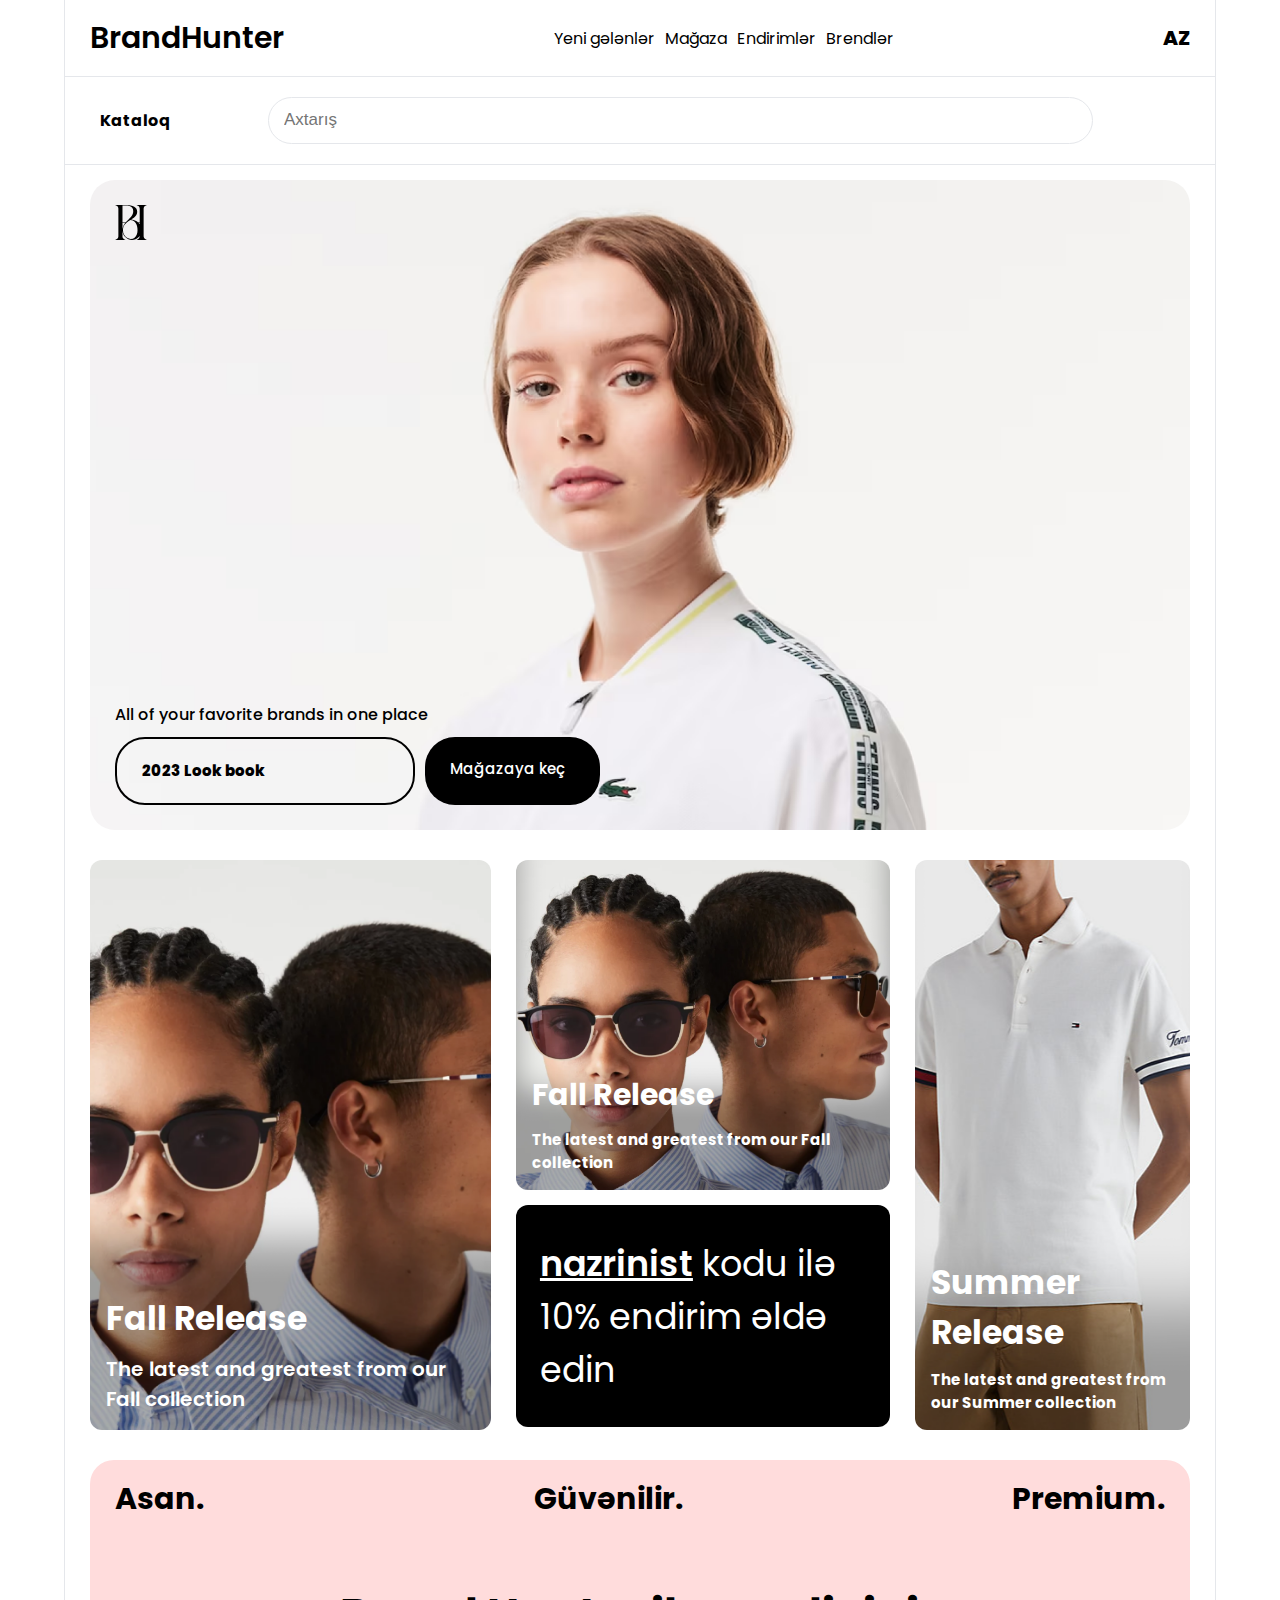
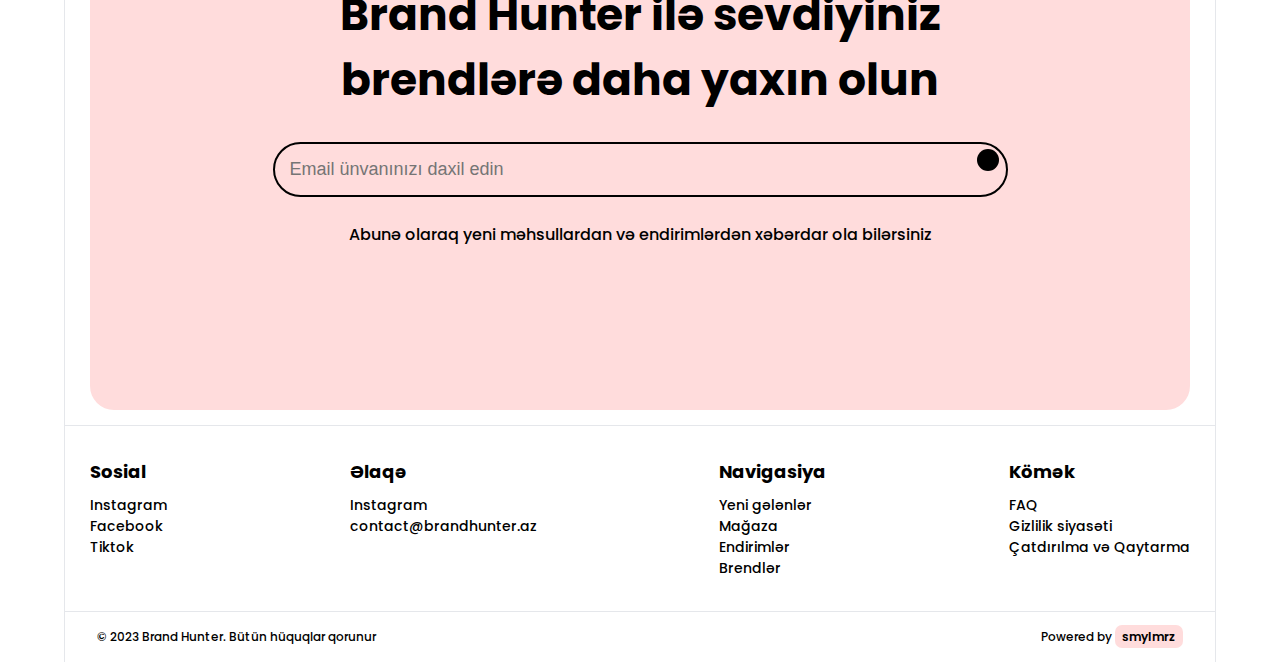
==== commit 9b9d8cf2: "BrandHunter project" ====
--- a/index.html
+++ b/index.html
@@ -159,7 +159,7 @@
             </div>
         </div> -->
 
-        <div class="catalog-dropdown ">
+        <div class="catalog-dropdown hidden">
             <div class="catalogHeader">
                 <h3>Catalog</h3>
             </div>
@@ -171,9 +171,9 @@
                         </div>
                         <span>Ayaqqabı</span>
                     </div>
-                    <i class="fa-solid fa-chevron-right"></i>
-                </div>
-                <ul class="ayaqqabi-drop catalogtype-drop">
+                    <i class="fa-solid fa-chevron-right chevronIcon"></i>
+                </div>
+                <ul class="ayaqqabi-drop catalogtype-drop hidden">
                     <li><a href="">İdman ayaqqabısı</a></li>
                 </ul>
             </div>
@@ -185,9 +185,9 @@
                         </div>
                         <span>Çanta</span>
                     </div>
-                    <i class="fa-solid fa-chevron-right"></i>
-                </div>
-                <ul class="canta-drop catalogtype-drop">
+                    <i class="fa-solid fa-chevron-right chevronIcon"></i>
+                </div>
+                <ul class="canta-drop catalogtype-drop hidden">
                     <li><a href="">Cüzdan</a></li>
                     <li><a href="">Crossbody çanta</a></li>
                     <li><a href="">Əl çanta</a></li>
@@ -201,9 +201,9 @@
                         </div>
                         <span>Geyim</span>
                     </div>
-                    <i class="fa-solid fa-chevron-right"></i>
-                </div>
-                <ul class="geyim-drop catalogtype-drop">
+                    <i class="fa-solid fa-chevron-right chevronIcon"></i>
+                </div>
+                <ul class="geyim-drop catalogtype-drop hidden">
                     <li><a href="">T-shirt</a></li>
                     <li><a href="">Gödəkcə</a></li>
                 </ul>
@@ -216,9 +216,9 @@
                         </div>
                         <span>Aksesuar</span>
                     </div>
-                    <i class="fa-solid fa-chevron-right"></i>
-                </div>
-                <ul class="aksesuar-drop catalogtype-drop">
+                    <i class="fa-solid fa-chevron-right chevronIcon"></i>
+                </div>
+                <ul class="aksesuar-drop catalogtype-drop hidden">
                     <li><a href="">Saat</a></li>
                 </ul>
             </div>
@@ -230,9 +230,9 @@
                         </div>
                         <span>Parfümeriya</span>
                     </div>
-                    <i class="fa-solid fa-chevron-right"></i>
-                </div>
-                <ul class="parfumeriya-drop catalogtype-drop">
+                    <i class="fa-solid fa-chevron-right chevronIcon"></i>
+                </div>
+                <ul class="parfumeriya-drop catalogtype-drop hidden">
                     <li><a href="">Ətir seti</a></li>
                 </ul>
             </div>
--- a/style.css
+++ b/style.css
@@ -116,6 +116,10 @@
 
 .navbar-icon i {
     font-size: 25px;
+    cursor: pointer;
+}
+
+.navbar-icon p {
     cursor: pointer;
 }
 
@@ -213,7 +217,7 @@
     display: flex;
     justify-content: space-between;
     align-items: center;
-    padding: 12px 16px;
+    padding: 16px;
 }
 
 .catalog-dropdown .catalogtype .catalogtype-left {
@@ -239,7 +243,7 @@
 .catalog-dropdown .catalogtype .catalogtype-drop {
     list-style-type: none;
     background-color: #FFF;
-    display: none;
+    /* display: none; */
 }
 
 .catalog-dropdown .catalogtype .catalogtype-drop li {
@@ -247,21 +251,18 @@
     height: 47px;
     display: flex;
     align-items: center;
-    padding-left: 10%;
-}
-
-.catalog-dropdown .catalogtype .catalogtype-drop li:hover {
-    /* background-color: #D9D9D9; */
-}
-
-.catalog-dropdown .catalogtype .canta-drop {
-    /* margin-top: 95px; */
+    padding-left: 5%;
+}
+
+/* .catalog-dropdown .catalogtype .canta-drop {
+    margin-top: 95px;
 }
 
 .catalog-dropdown .catalogtype .geyim-drop {
-    /* margin-top: 48px; */
-}
-
+    margin-top: 48px;
+} */
+
+/* 
 .catalog-dropdown .ayaqqabi:hover .ayaqqabi-drop {
     display: block;
 }
@@ -280,7 +281,7 @@
 
 .catalog-dropdown .parfumeriya:hover .parfumeriya-drop {
     display: block;
-}
+} */
 
 
 /* navbar end */
@@ -572,6 +573,10 @@
     display: none;
 }
 
+.rotate{
+    transform: rotate(90deg);
+}
+
 @media only screen and (min-width: 768px) {
     .navbar-icon {
         display: flex;
@@ -769,13 +774,12 @@
 
     .catalog-dropdown {
         height: auto;
-        width: 256px;
         border-left: 1px solid #D9D9D9;
         border-right: 1px solid #D9D9D9;
         border-bottom: 1px solid #D9D9D9;
         width: 256px;
         position: absolute;
-        top: 22%;
+        top: 23%;
         left: 7%;
         z-index: 1;
     }
@@ -812,12 +816,12 @@
         transition: 150ms ease-in;
     }
 
-    .catalogTypeTop {
+    /* .catalogTypeTop {
         display: flex;
         justify-content: space-between;
         align-items: center;
         padding: 12px 16px;
-    }
+    } */
 
     .catalog-dropdown .catalogtype .catalogtype-left {
         width: 70%;
@@ -842,7 +846,17 @@
     .catalog-dropdown .catalogtype .catalogtype-drop {
         list-style-type: none;
         background-color: #FFF;
-        display: none;
+        /* display: none; */
+
+
+        margin-top: -20%;
+        margin-left: 100%;
+        position: absolute;
+        width: 256px;
+        border: 1px solid;
+        border-top-right-radius: 30px;
+        border-bottom-right-radius: 30px;
+        overflow: hidden;
     }
 
     .catalog-dropdown .catalogtype .catalogtype-drop li {
@@ -854,14 +868,7 @@
     }
 
     .catalog-dropdown .catalogtype .catalogtype-drop li:hover {
-        /* background-color: #D9D9D9; */
-    }
-
-    .catalog-dropdown .catalogtype .canta-drop {
-        /* margin-top: 95px; */
-    }
-
-    .catalog-dropdown .catalogtype .geyim-drop {
-        /* margin-top: 48px; */
-    }
+        background-color: #D9D9D9;
+    }
+
 }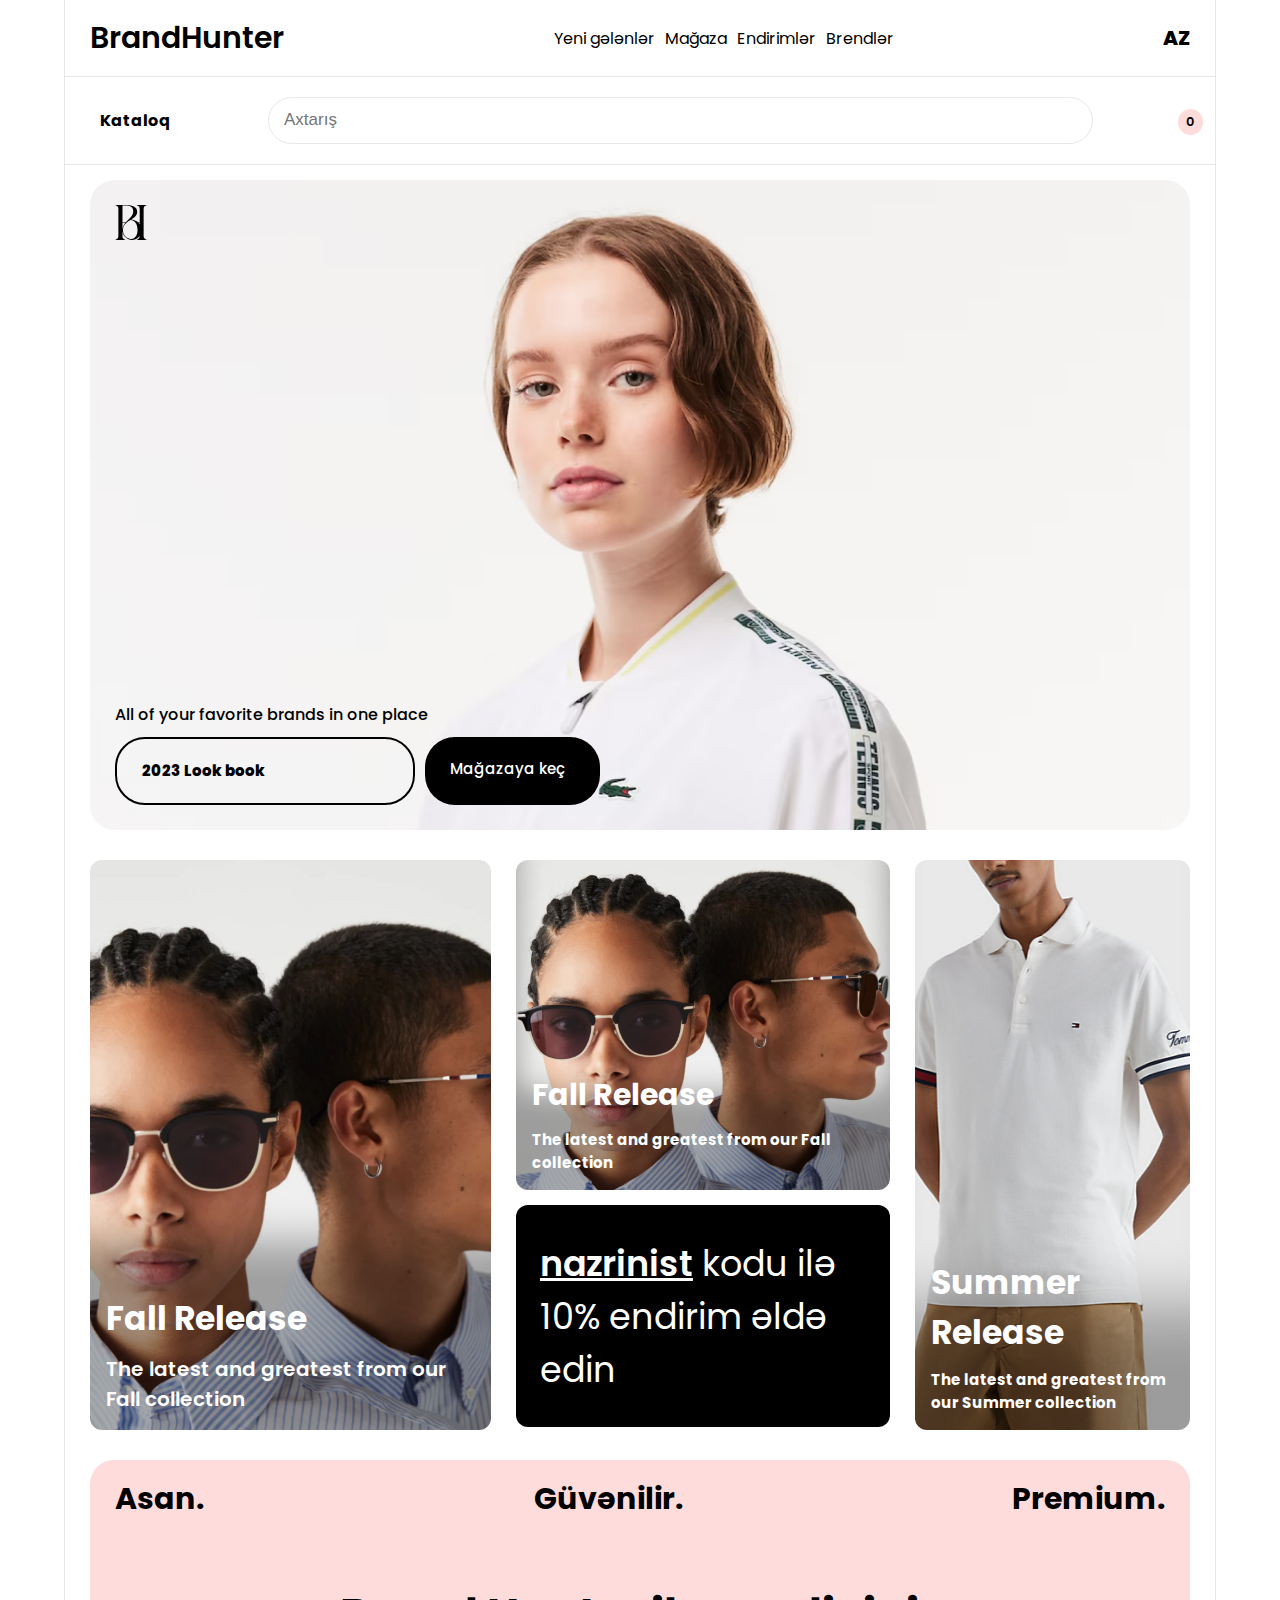
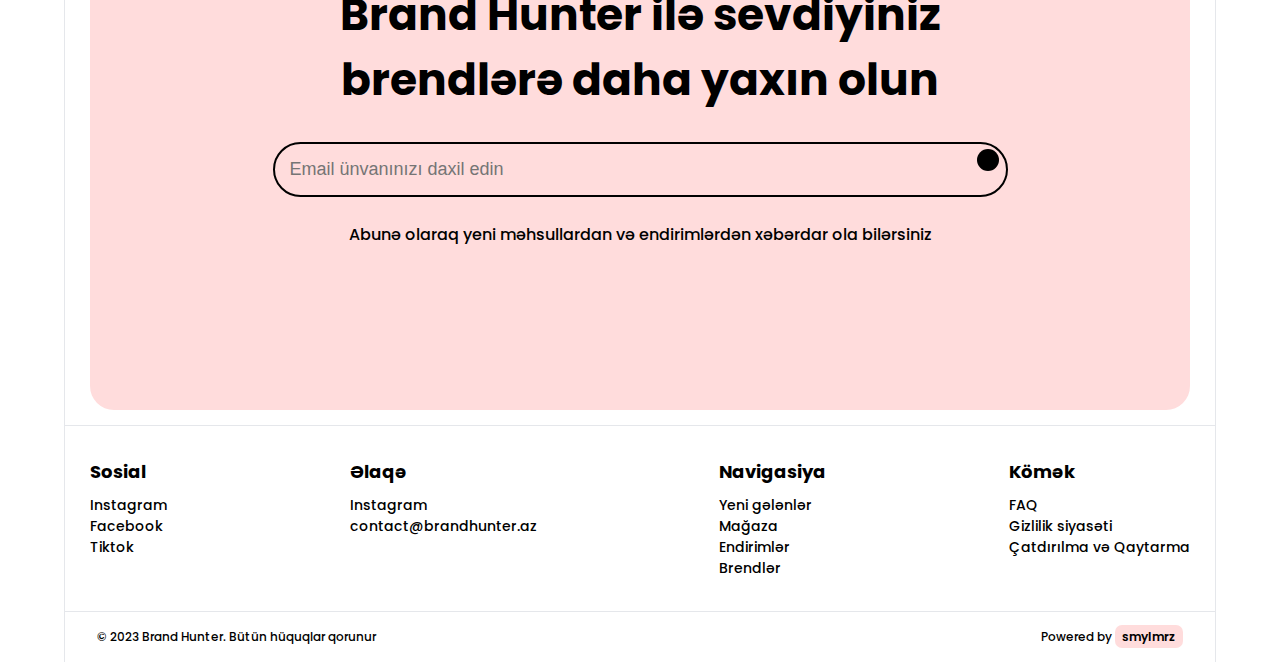
==== commit d77216c7: "BrandHunter project" ====
--- a/index.html
+++ b/index.html
@@ -85,79 +85,12 @@
                 </div>
                 <div class="navbar-basket">
                     <a href="../cardPage/card.html">
+                        <p class="cardCount">0</p>
                         <i class="fa-solid fa-bag-shopping"></i>
                     </a>
                 </div>
             </div>
         </div>
-
-        <!-- <div class="container">
-            <div class="catalog-dropdown">
-                <div class="ayaqqabi catalogtype">
-                    <div class="catalogtype-left">
-                        <div class="dropimg-box">
-                            <img src="./assets/images/shoes.png" alt="">
-                        </div>
-                        <span>Ayaqqabı</span>
-                    </div>
-                    <i class="fa-solid fa-chevron-right"></i>
-                    <ul class="ayaqqabi-drop catalogtype-drop">
-                        <li><a href="">İdman ayaqqabısı</a></li>
-                    </ul>
-                </div>
-                <div class="canta catalogtype">
-                    <div class="catalogtype-left">
-                        <div class="dropimg-box">
-                            <img src="./assets/images/bag.png" alt="">
-                        </div>
-                        <span>Çanta</span>
-                    </div>
-                    <i class="fa-solid fa-chevron-right"></i>
-                    <ul class="canta-drop catalogtype-drop">
-                        <li><a href="">Cüzdan</a></li>
-                        <li><a href="">Crossbody çanta</a></li>
-                        <li><a href="">Əl çanta</a></li>
-                    </ul>
-                </div>
-                <div class="geyim catalogtype">
-                    <div class="catalogtype-left">
-                        <div class="dropimg-box">
-                            <img src="./assets/images/clothes.png" alt="">
-                        </div>
-                        <span>Geyim</span>
-                    </div>
-                    <i class="fa-solid fa-chevron-right"></i>
-                    <ul class="geyim-drop catalogtype-drop">
-                        <li><a href="">T-shirt</a></li>
-                        <li><a href="">Gödəkcə</a></li>
-                    </ul>
-                </div>
-                <div class="aksesuar catalogtype">
-                    <div class="catalogtype-left">
-                        <div class="dropimg-box">
-                            <img src="./assets/images/accessory.png" alt="">
-                        </div>
-                        <span>Aksesuar</span>
-                    </div>
-                    <i class="fa-solid fa-chevron-right"></i>
-                    <ul class="aksesuar-drop catalogtype-drop">
-                        <li><a href="">Saat</a></li>
-                    </ul>
-                </div>
-                <div class="parfumeriya catalogtype">
-                    <div class="catalogtype-left">
-                        <div class="dropimg-box">
-                            <img src="./assets/images/fragrance.png" alt="">
-                        </div>
-                        <span>Parfümeriya</span>
-                    </div>
-                    <i class="fa-solid fa-chevron-right"></i>
-                    <ul class="parfumeriya-drop catalogtype-drop">
-                        <li><a href="">Ətir seti</a></li>
-                    </ul>
-                </div>
-            </div>
-        </div> -->
 
         <div class="catalog-dropdown hidden">
             <div class="catalogHeader">
--- a/style.css
+++ b/style.css
@@ -1,4 +1,15 @@
 @import url('https://fonts.googleapis.com/css2?family=Poppins:wght@100;200;300;400;500;600;700;800;900&display=swap');
+
+input::-webkit-outer-spin-button,
+input::-webkit-inner-spin-button {
+    -webkit-appearance: none;
+    margin: 0;
+}
+
+/* Firefox */
+input[type=number] {
+    -moz-appearance: textfield;
+}
 
 * {
     margin: 0;
@@ -143,6 +154,21 @@
     position: absolute;
     top: 16px;
     right: 20px;
+}
+
+.navbar-basket {
+    position: relative;
+}
+
+.navbar-basket p {
+    background: #ffdcdc;
+    position: absolute;
+    top: -12px;
+    right: -13px;
+    padding: 3px 8px;
+    border-radius: 50%;
+    font-size: 13px;
+    font-weight: 600;
 }
 
 .navbar-basket i {
@@ -166,28 +192,12 @@
     width: 85%;
 }
 
-/* .catalog-dropdown {
-    border-left: 1px solid #D9D9D9;
-    border-right: 1px solid #D9D9D9;
-    border-bottom: 1px solid #D9D9D9;
-    width: 256px;
-    position: absolute;
-    top: 22%;
-    left: 6%;
-    z-index: 1;
-    background-color: #FFF;
-    border-radius: 10px;
-    cursor: pointer;
-} */
-
 .catalogHeader {
     padding: 12px 16px;
     border-bottom: 1px solid #D9D9D9;
 }
 
 .catalog-dropdown .catalogtype {
-    /* display: flex; */
-    /* padding: 12px 16px; */
     justify-content: space-between;
     transition: 100ms;
     align-items: center;
@@ -573,7 +583,7 @@
     display: none;
 }
 
-.rotate{
+.rotate {
     transform: rotate(90deg);
 }
 
@@ -780,7 +790,7 @@
         width: 256px;
         position: absolute;
         top: 23%;
-        left: 7%;
+        left: 6%;
         z-index: 1;
     }
 
@@ -853,7 +863,7 @@
         margin-left: 100%;
         position: absolute;
         width: 256px;
-        border: 1px solid;
+        border: 1px solid #D9D9D9;
         border-top-right-radius: 30px;
         border-bottom-right-radius: 30px;
         overflow: hidden;
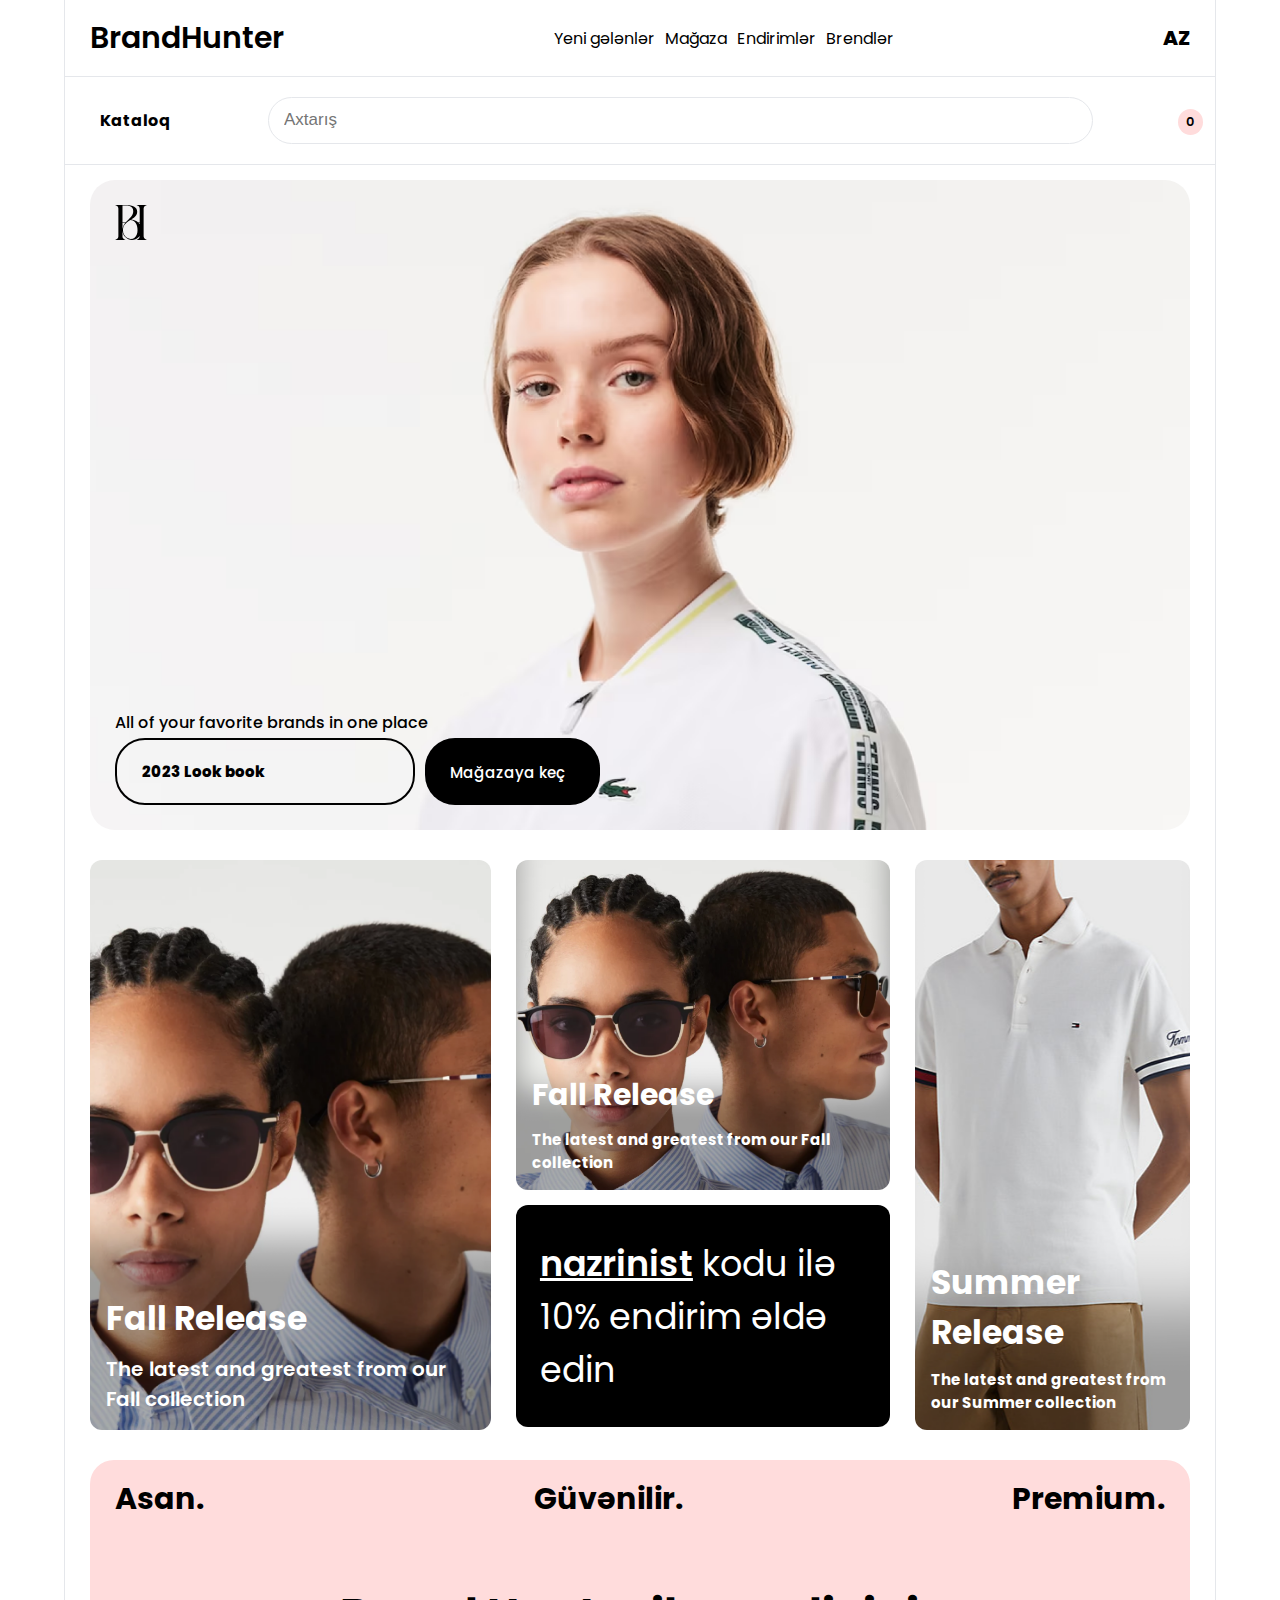
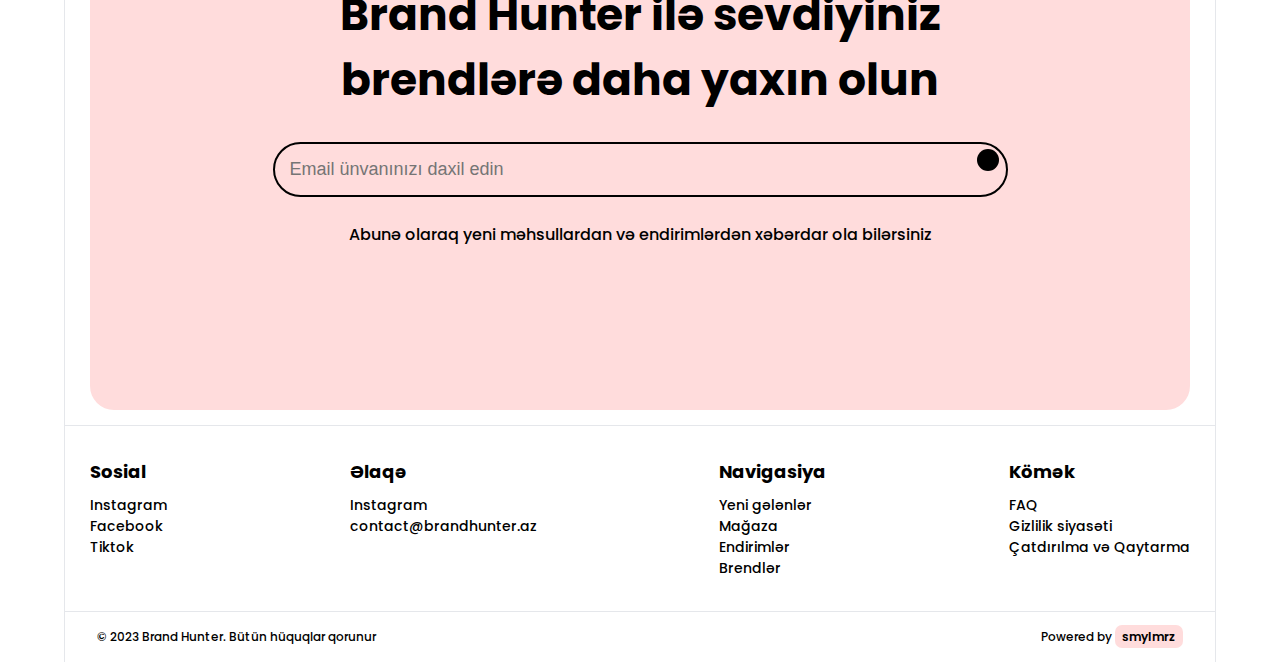
==== commit 1b1e8084: "BrandHunter project" ====
--- a/index.html
+++ b/index.html
@@ -18,7 +18,9 @@
             <div class="header">
                 <div class="logo">
                     <a href="index.html" class="hidden">BrandHunter</a>
-                    <img src="./assets/icons/logo.svg" alt="Logo">
+                    <a href="../index.html">
+                        <img src="../assets/icons/logo.svg" alt="Logo">
+                    </a>
                 </div>
                 <div class="menu-list">
                     <ul class="hidden">
@@ -29,47 +31,47 @@
                             <a href="../productPage/product.html">Mağaza</a>
                         </Li>
                         <Li>
-                            <a href="#">Endirimlər</a>
+                            <a href="../discountPage/discount.html">Endirimlər</a>
                         </Li>
                         <Li>
                             <a href="../brandPage/brand.html">Brendlər</a>
                         </Li>
                     </ul>
-                </div>
-                <div class="menu-bar hidden">
-                    <div class="bar-top">
-                        <ul>
-                            <Li>
-                                <a href="../productPage/product.html">Yeni gələnlər</a>
-                            </Li>
-                            <Li>
-                                <a href="../productPage/product.html">Mağaza</a>
-                            </Li>
-                            <Li>
-                                <a href="#">Endirimlər</a>
-                            </Li>
-                            <Li>
-                                <a href="../brandPage/brand.html">Brendlər</a>
-                            </Li>
-                        </ul>
-                    </div>
-                    <div class="bar-bottom">
-                        <ul>
-                            <li>
-                                <a href="https://www.instagram.com/brandhunter.az/">Instagram</a>
-                            </li>
-                            <li>
-                                <a href="https://www.facebook.com/brandhunter.az">Facebook</a>
-                            </li>
-                            <li>
-                                <a href="https://www.tiktok.com/404?fromUrl=/brandhunter.az">Tiktok</a>
-                            </li>
-                        </ul>
-                    </div>
                 </div>
                 <div class="logo-menu">
                     <p>AZ</p>
                     <i class="fa-solid fa-bars"></i>
+                </div>
+            </div>
+            <div class="menu-bar hidden">
+                <div class="bar-top">
+                    <ul>
+                        <Li>
+                            <a href="../productPage/product.html">Yeni gələnlər</a>
+                        </Li>
+                        <Li>
+                            <a href="../productPage/product.html">Mağaza</a>
+                        </Li>
+                        <Li>
+                            <a href="./discountPage/discount.html">Endirimlər</a>
+                        </Li>
+                        <Li>
+                            <a href="../brandPage/brand.html">Brendlər</a>
+                        </Li>
+                    </ul>
+                </div>
+                <div class="bar-bottom">
+                    <ul>
+                        <li>
+                            <a href="https://www.instagram.com/brandhunter.az/">Instagram</a>
+                        </li>
+                        <li>
+                            <a href="https://www.facebook.com/brandhunter.az">Facebook</a>
+                        </li>
+                        <li>
+                            <a href="https://www.tiktok.com/404?fromUrl=/brandhunter.az">Tiktok</a>
+                        </li>
+                    </ul>
                 </div>
             </div>
         </div>
@@ -301,6 +303,7 @@
         </div>
     </footer>
 
+    <script src="./data/db.json"></script>
     <script src="./app.js"></script>
 </body>
 
--- a/style.css
+++ b/style.css
@@ -81,6 +81,7 @@
 }
 
 .menu-bar {
+    height: 100vh;
     padding: 16px;
     width: calc(100% - 62px);
 }
@@ -322,7 +323,7 @@
 }
 
 .img-bg-bottom p {
-    margin-bottom: 10px;
+    margin-bottom: 3px;
     font-weight: 500;
 }
 
